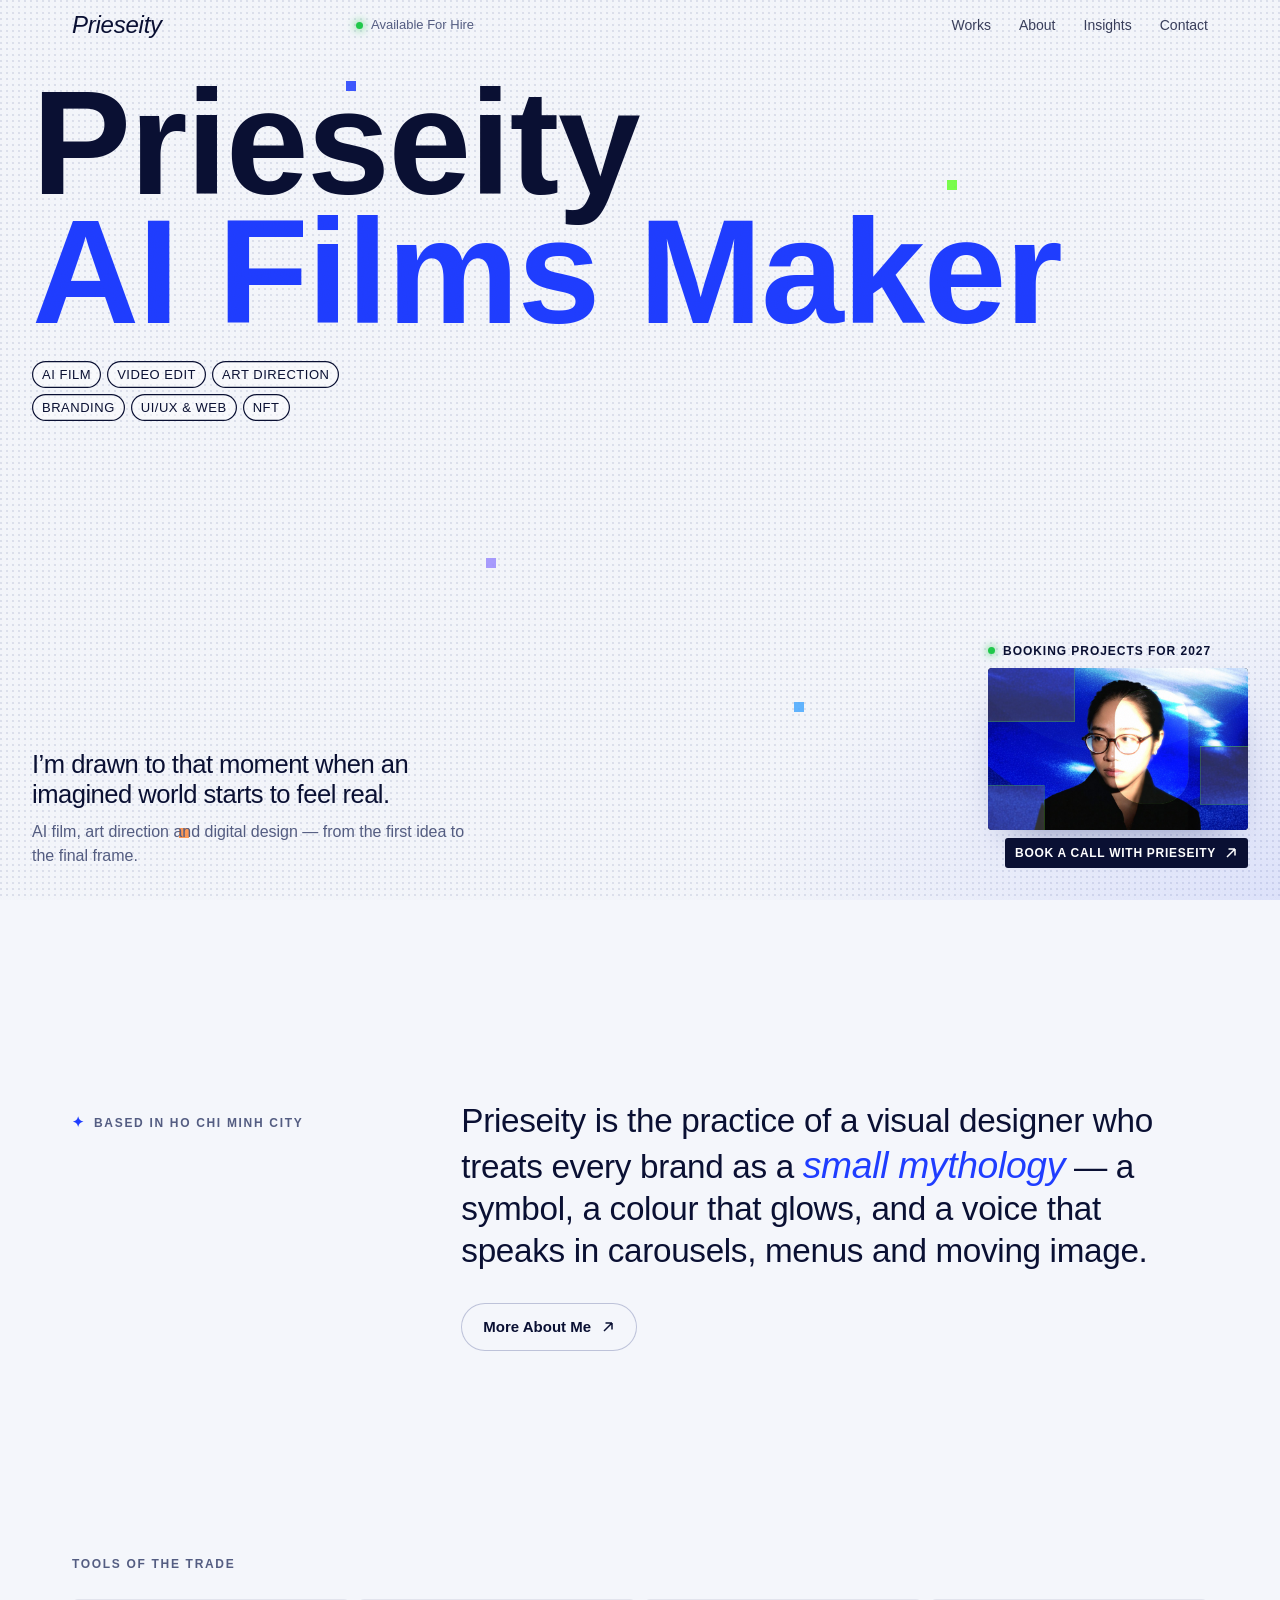
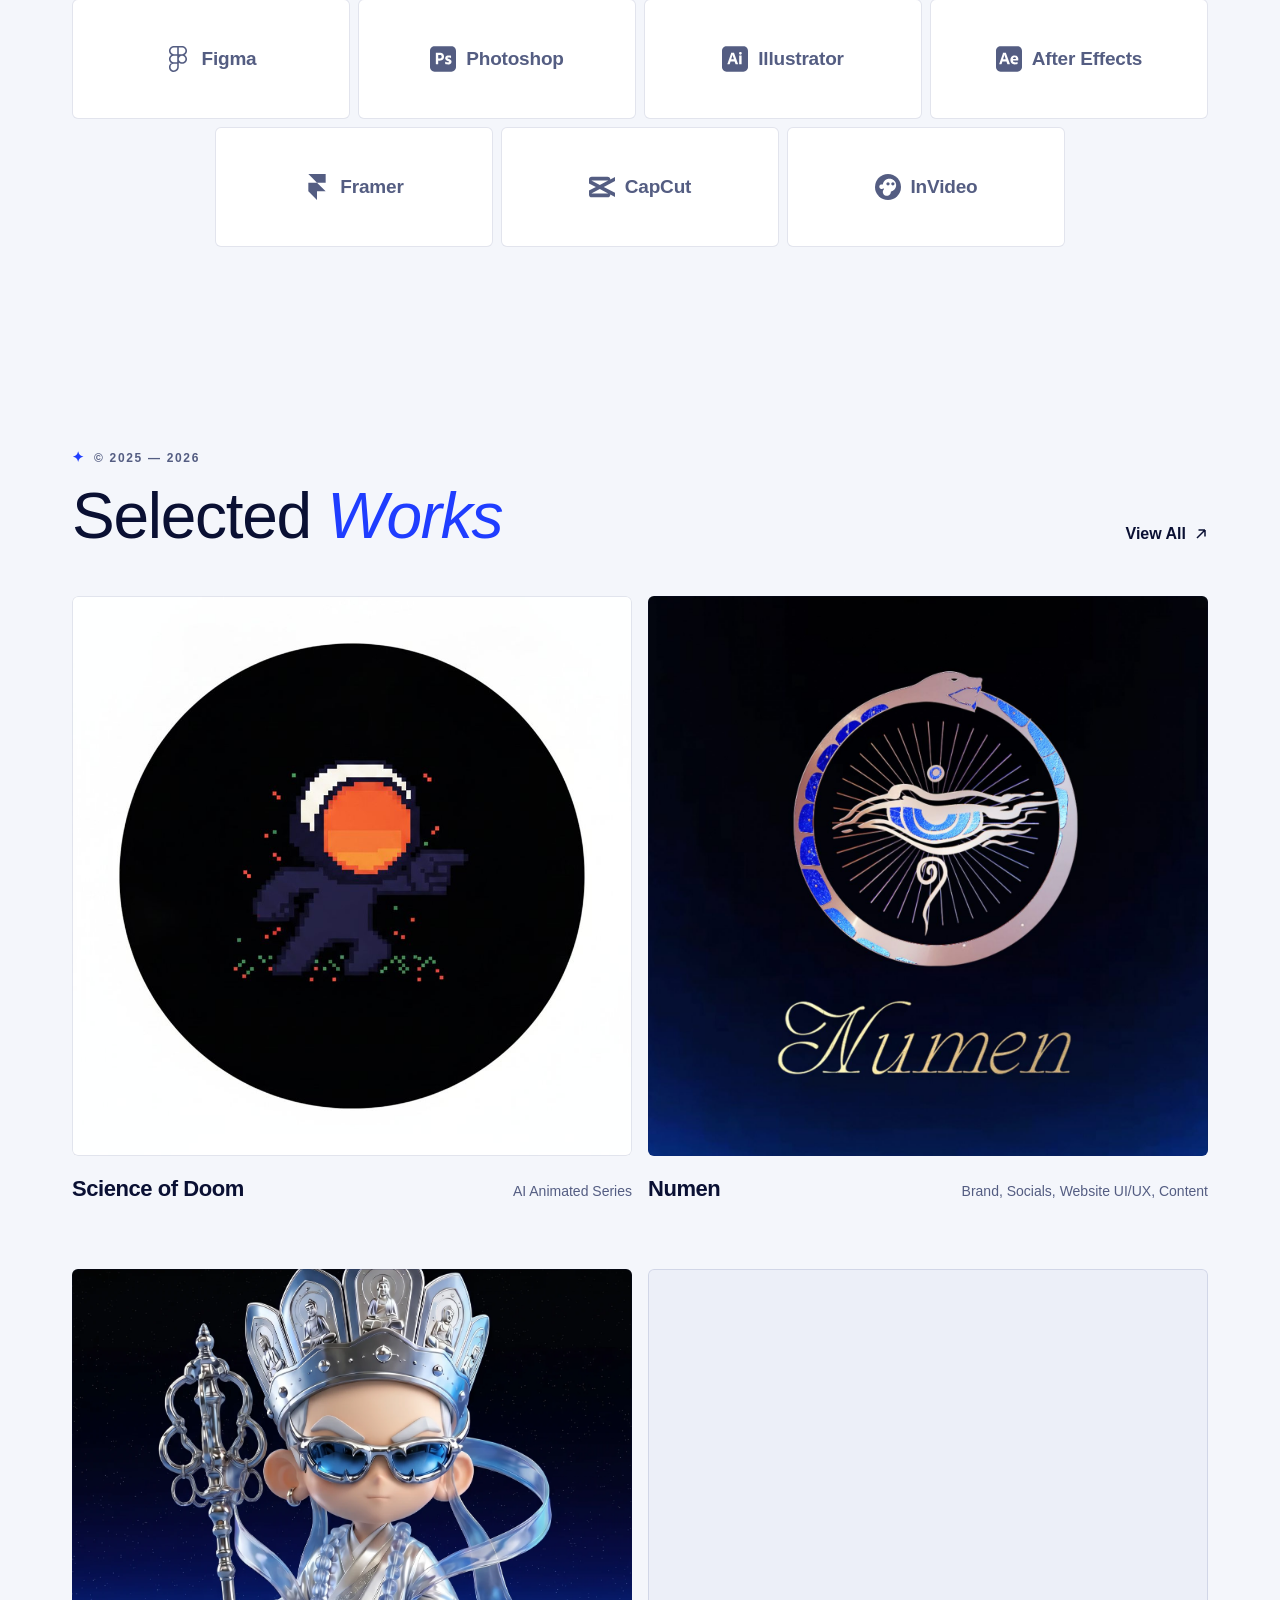
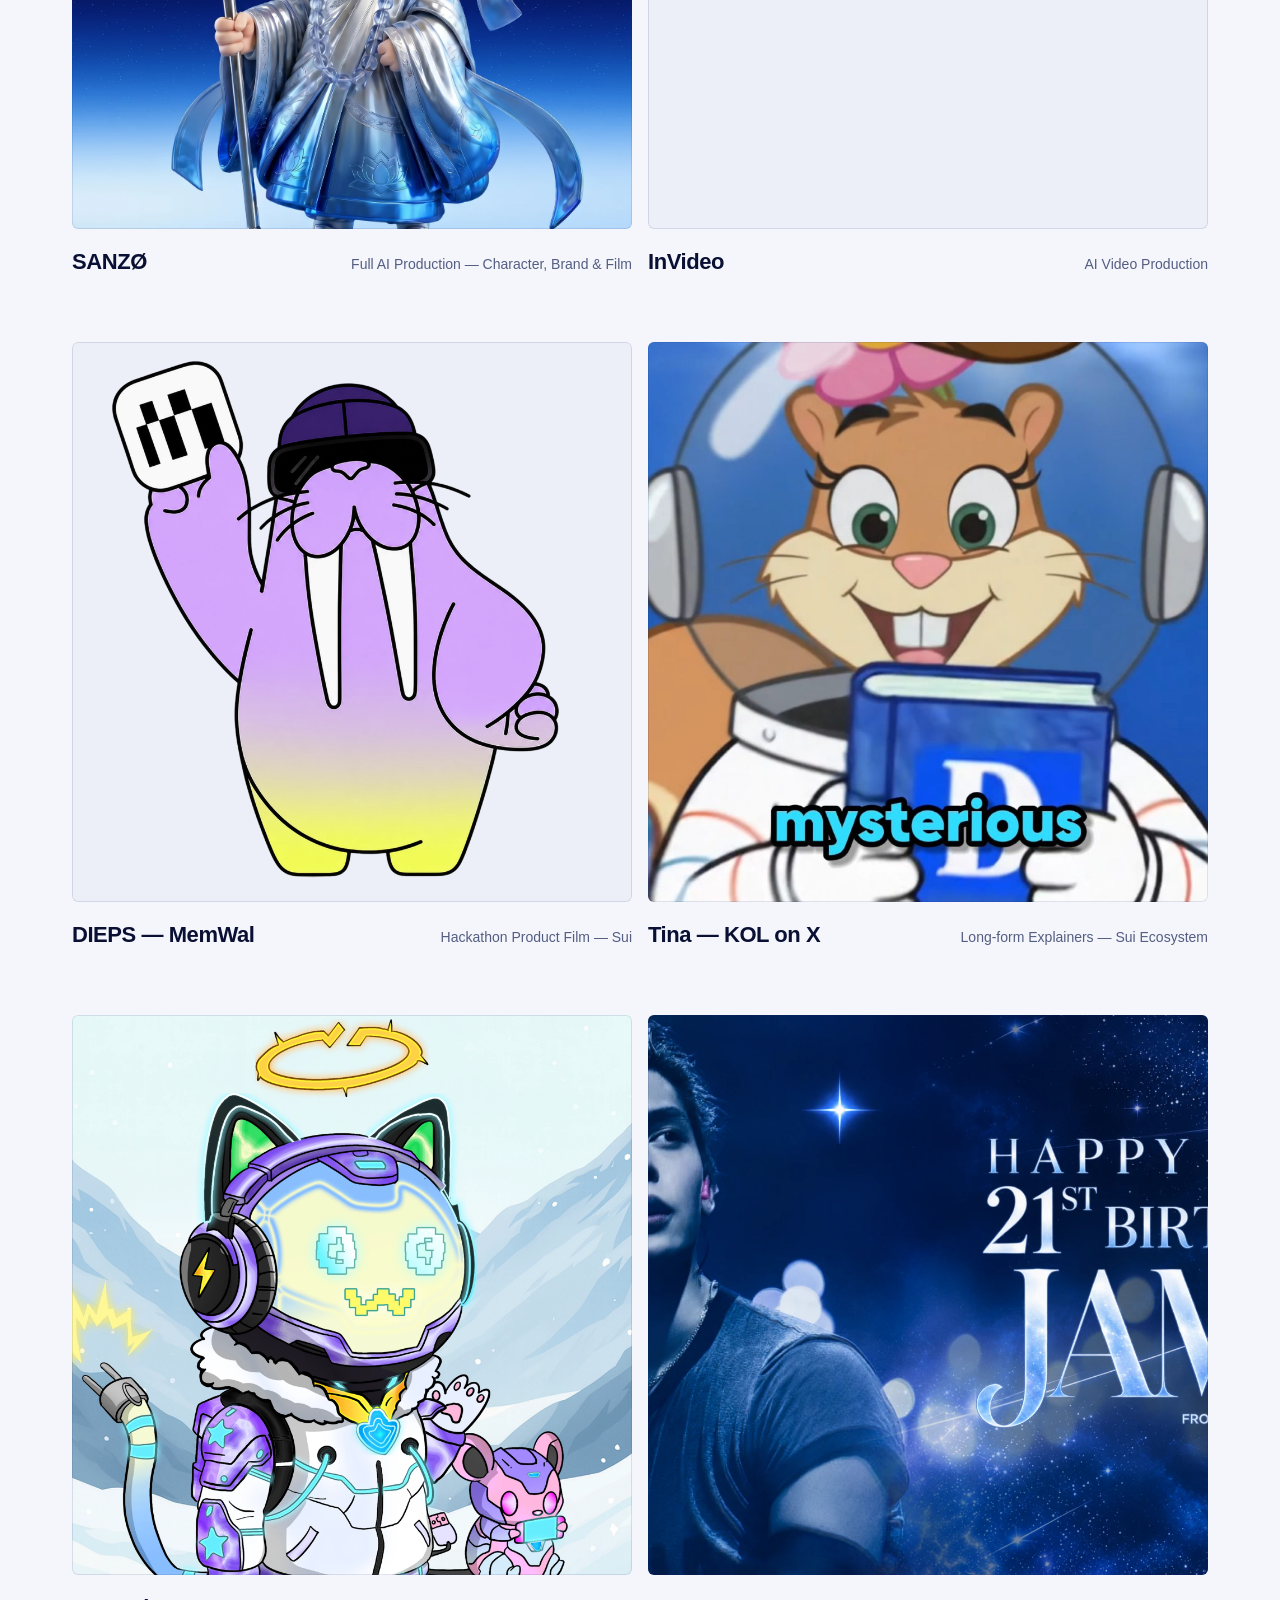
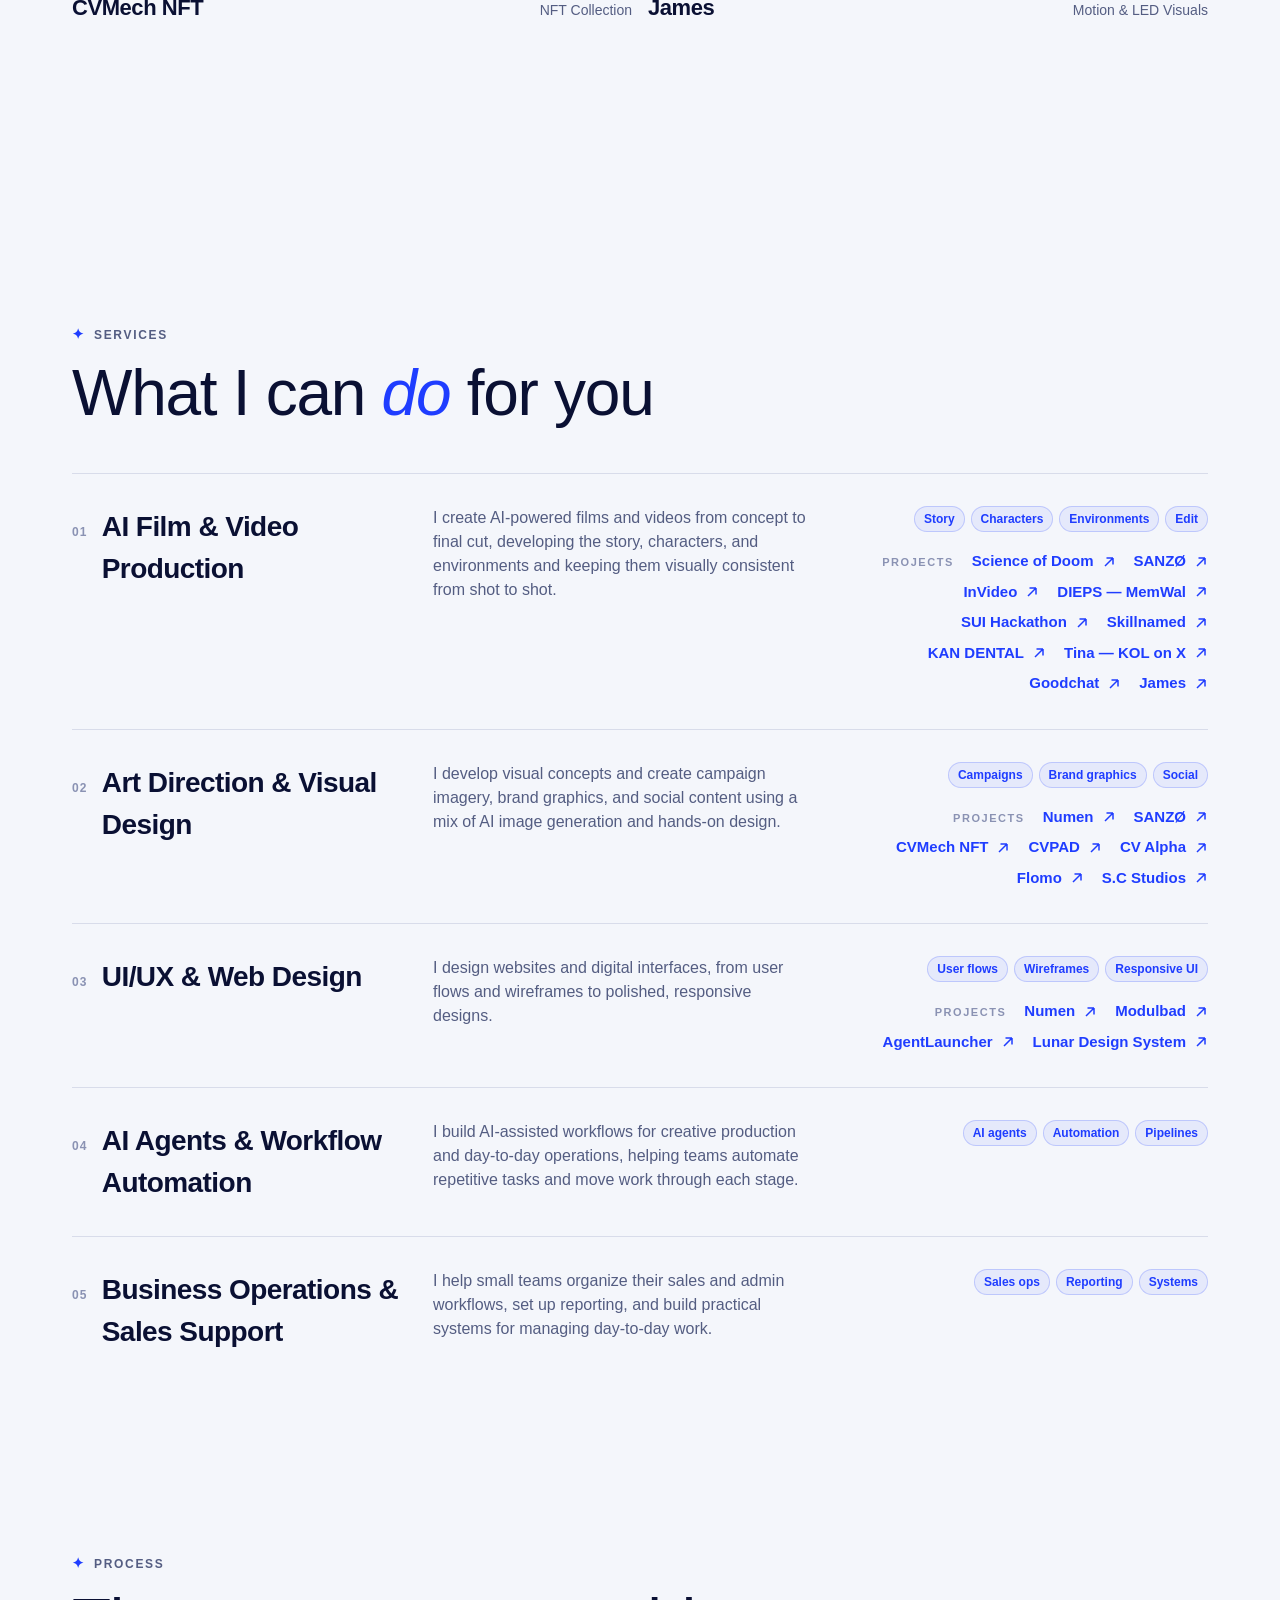
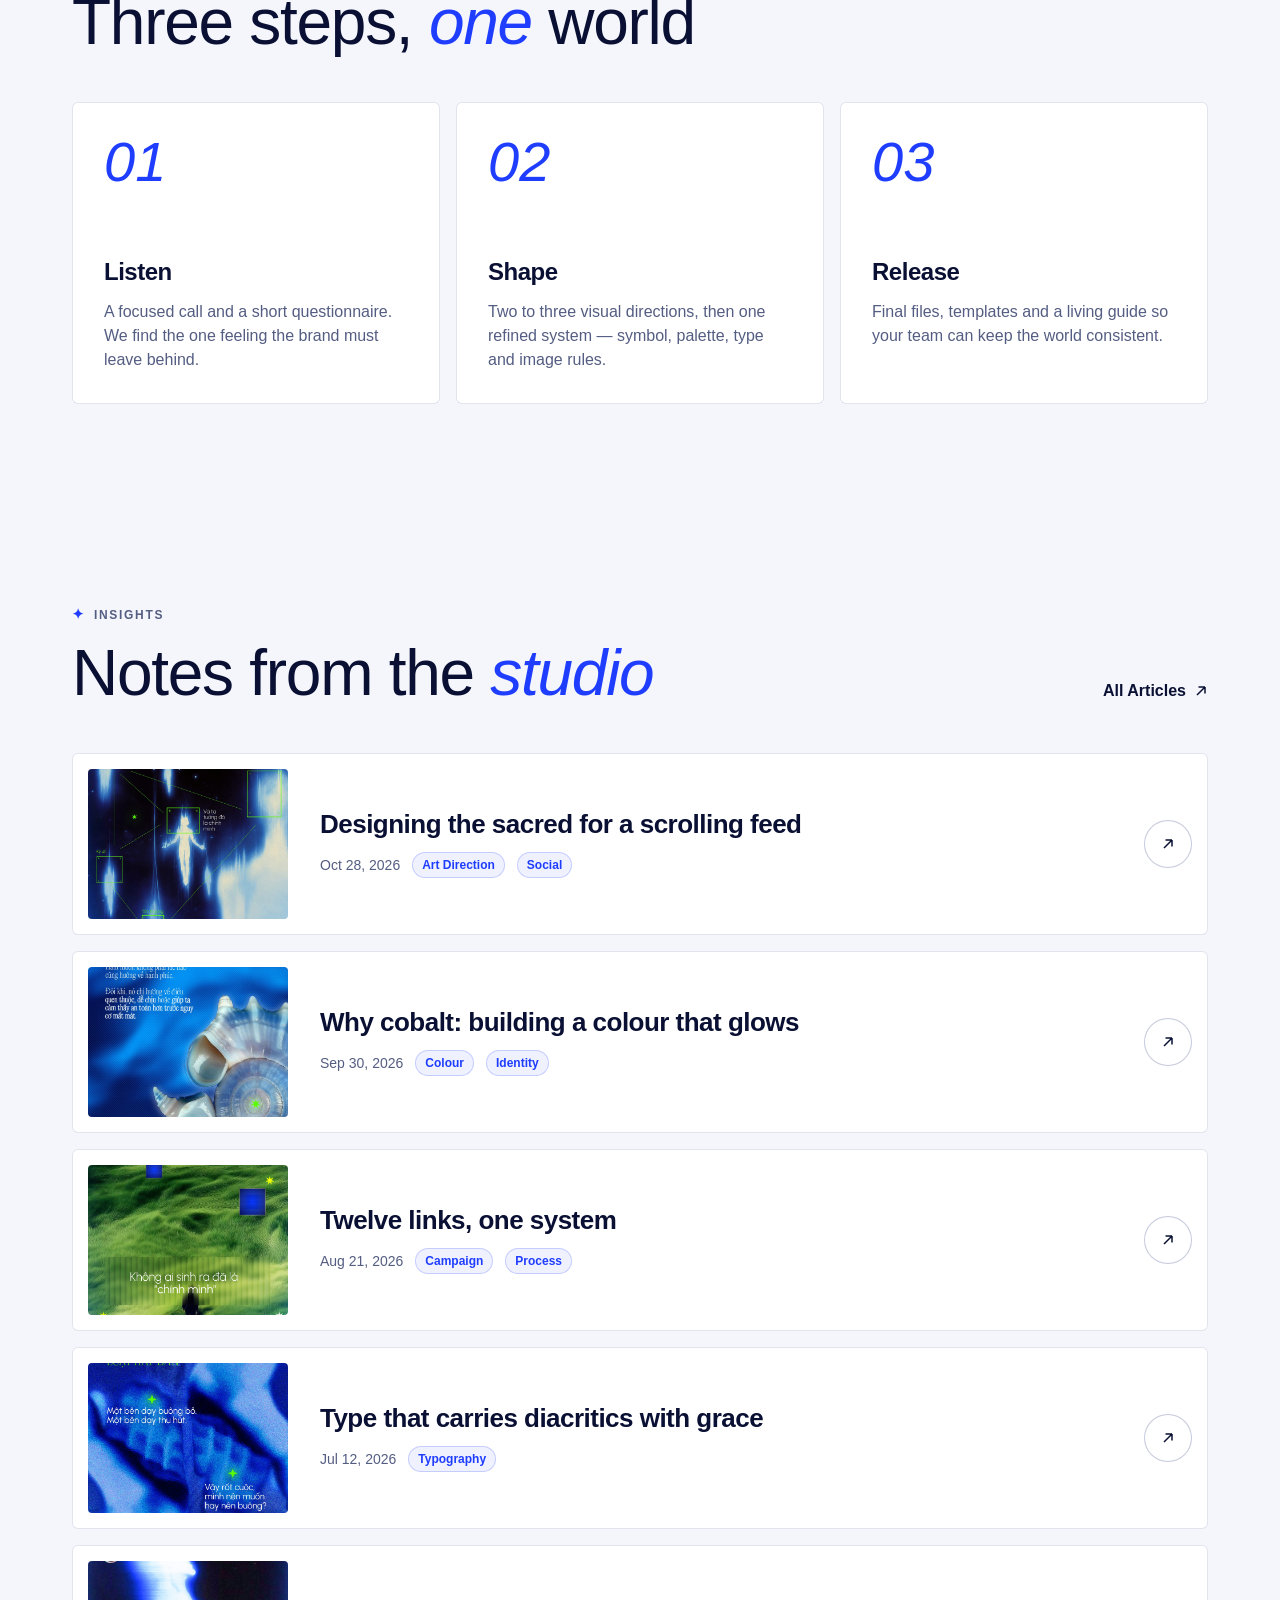
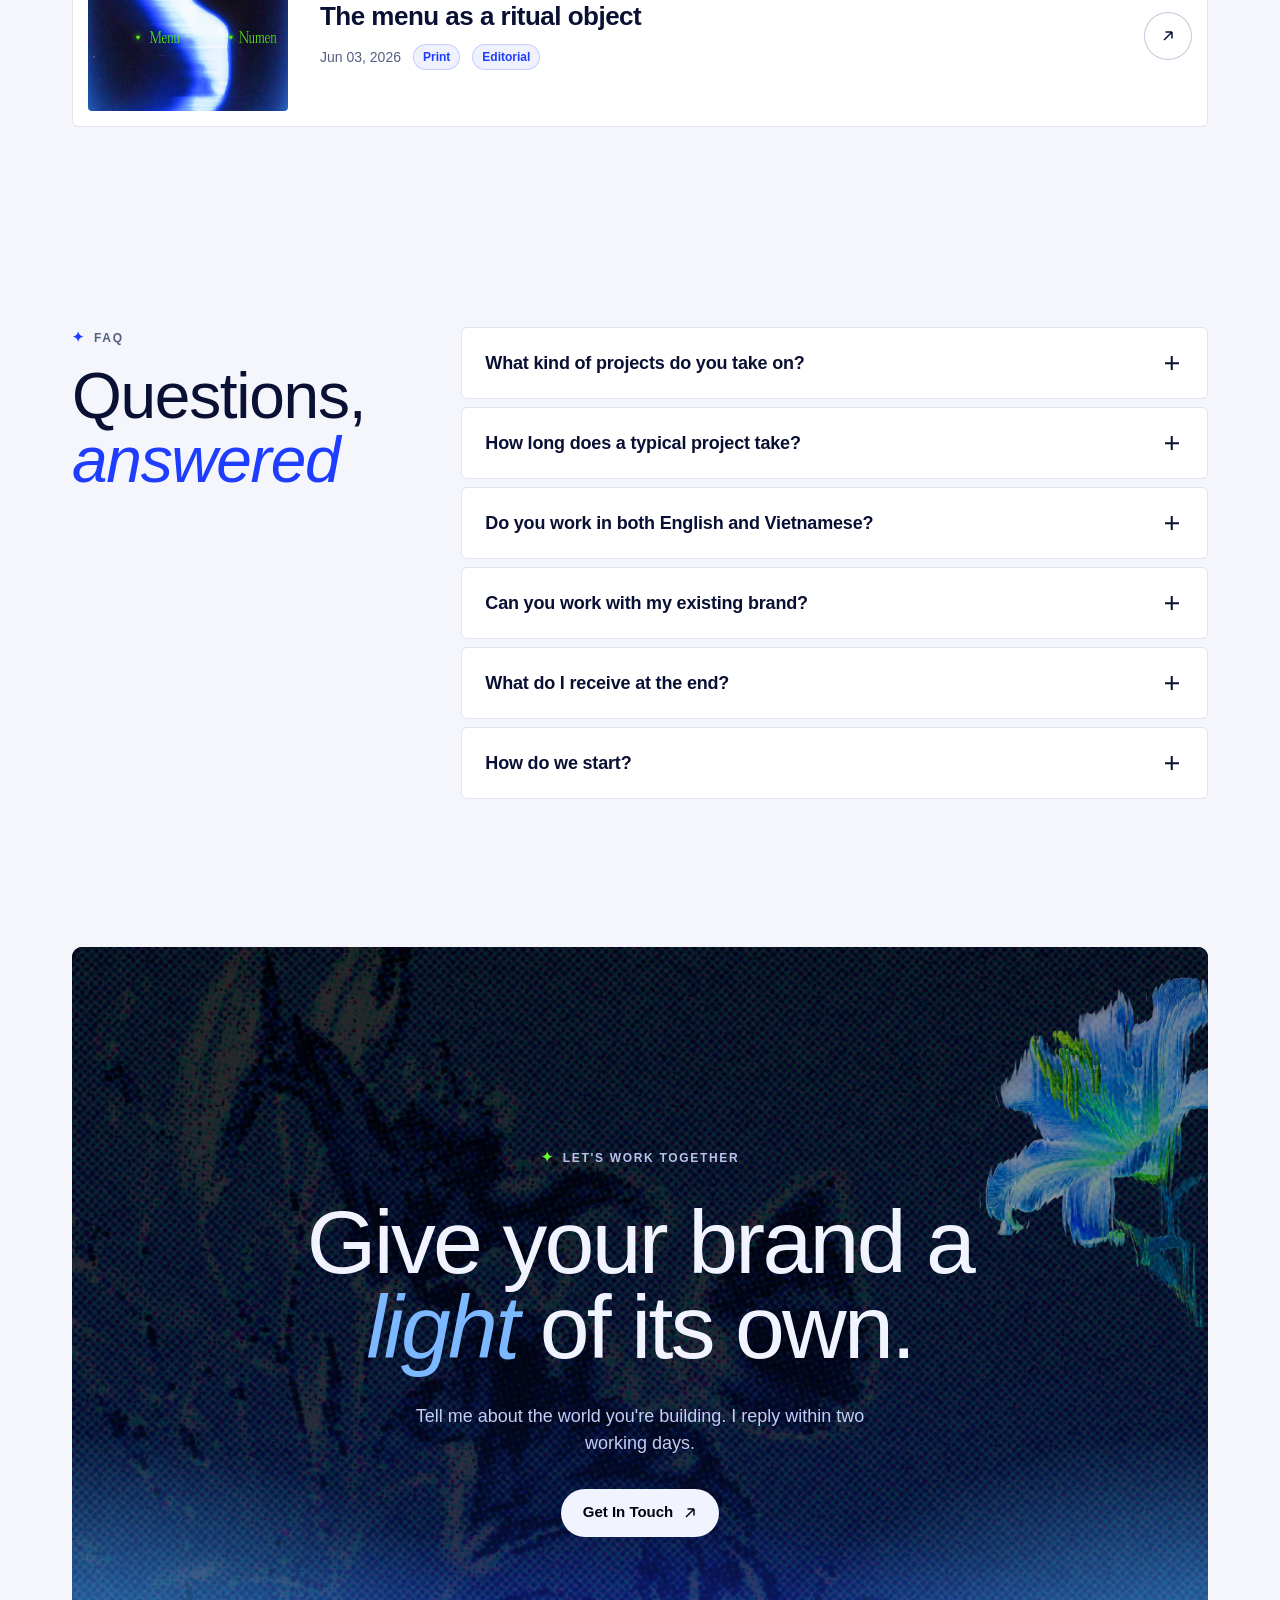
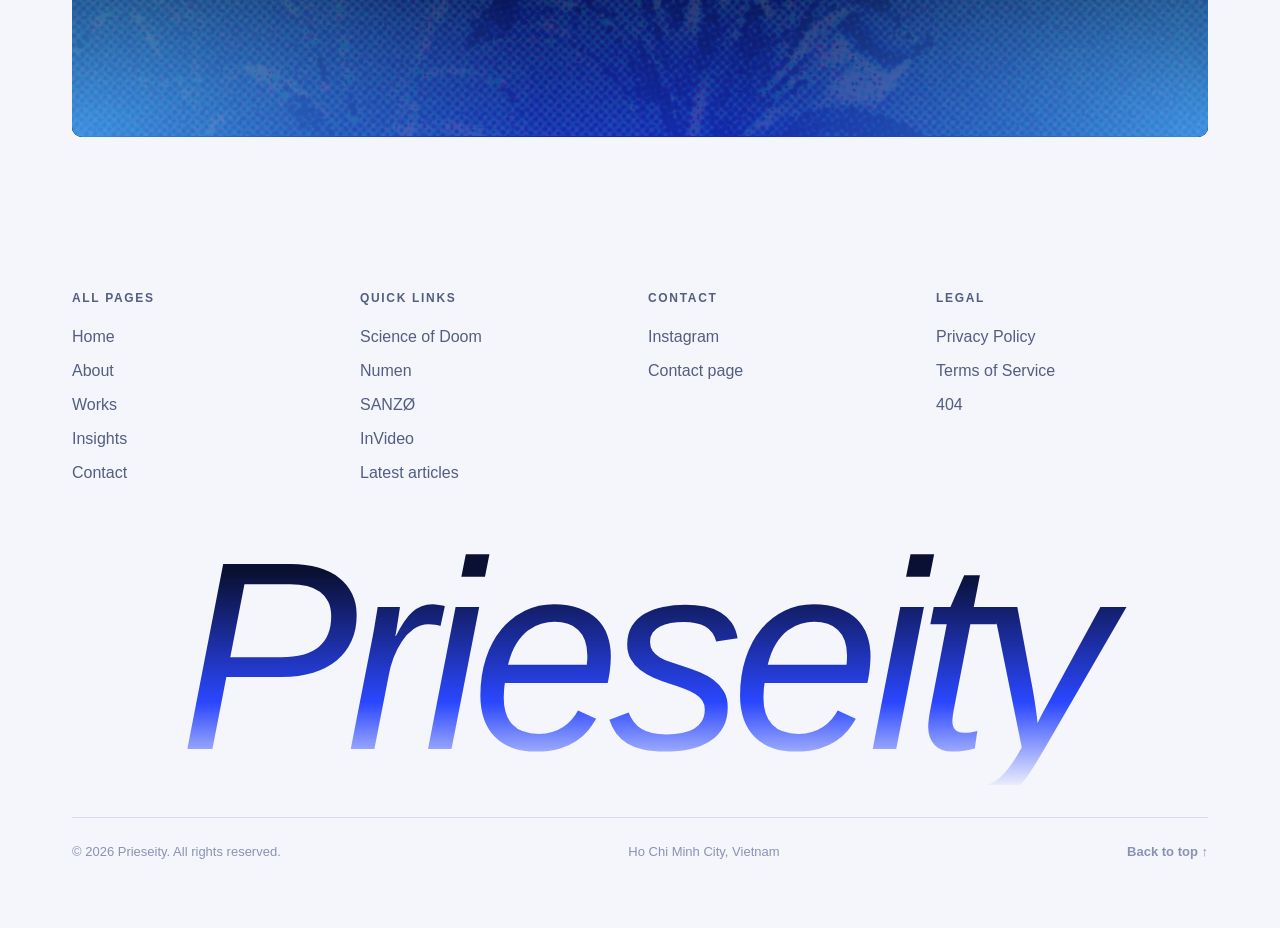
==== site/index.html @ 92c4d03f "Prieseity portfolio site" ====
<!doctype html>
<html lang="en">
<head>
  <meta charset="utf-8">
  <meta name="viewport" content="width=device-width, initial-scale=1">
  <title>Prieseity - AI Films Maker</title>
  <meta name="description" content="Prieseity - art direction, brand identity and social storytelling in cobalt light.">
  <meta name="theme-color" content="#f4f6fb">
  <link rel="icon" href="data:image/svg+xml,%3Csvg xmlns='http://www.w3.org/2000/svg' viewBox='0 0 64 64'%3E%3Crect width='64' height='64' rx='14' fill='%2302040c'/%3E%3Ctext x='50%25' y='56%25' text-anchor='middle' dominant-baseline='middle' font-family='Georgia,serif' font-style='italic' font-size='44' fill='%232f62ff'%3EP%3C/text%3E%3C/svg%3E">
  <link rel="preconnect" href="https://fonts.googleapis.com">
  <link rel="preconnect" href="https://fonts.gstatic.com" crossorigin>
  <link href="https://fonts.googleapis.com/css2?family=Instrument+Serif:ital@0;1&display=swap" rel="stylesheet">
  <link rel="stylesheet" href="assets/css/style.css">
</head>
<body data-page="home">
  <main id="main"></main>
  <noscript><p style="padding:120px 32px">Prieseity needs JavaScript to render this page.</p></noscript>
  <script src="assets/js/data.js"></script>
  <script src="assets/js/main.js"></script>
</body>
</html>
---- site/assets/css/style.css ----
/* ==========================================================================
   Prieseity — light theme, cobalt accent (Numen-toned)
   Breakpoints: desktop ≥1200 · tablet 810–1199 · phone <810
   Dark "islands" (hero photo, CTA block) re-declare the tokens locally.
   ========================================================================== */

@font-face { font-family: 'Urbanist VN'; src: url('../fonts/urbanist-200.ttf') format('truetype'); font-weight: 200 300; font-style: normal; font-display: swap; }
@font-face { font-family: 'Urbanist VN'; src: url('../fonts/urbanist-300i.ttf') format('truetype'); font-weight: 200 400; font-style: italic; font-display: swap; }
@font-face { font-family: 'Urbanist VN'; src: url('../fonts/urbanist-500.ttf') format('truetype'); font-weight: 400 500; font-style: normal; font-display: swap; }
@font-face { font-family: 'Urbanist VN'; src: url('../fonts/urbanist-600.ttf') format('truetype'); font-weight: 600; font-style: normal; font-display: swap; }
@font-face { font-family: 'Urbanist VN'; src: url('../fonts/urbanist-700.ttf') format('truetype'); font-weight: 700 900; font-style: normal; font-display: swap; }

:root {
  /* light canvas */
  --bg: #f4f6fb;
  --bg-2: #eceff8;
  --surface: #ffffff;
  --surface-2: #f8f9ff;
  --line: rgba(16, 32, 110, 0.12);
  --line-strong: rgba(16, 32, 110, 0.24);
  --text: #0a1033;
  --muted: #545d82;
  --faint: #8a92b3;
  --chip-bg: rgba(255, 255, 255, 0.7);

  /* brand */
  --cobalt: #1f3dff;
  --cobalt-2: #2f62ff;
  --cobalt-deep: #0a1f8f;
  --sky: #1f3dff;          /* accent text (italic serif words, links) */
  --star: #1f3dff;         /* ✦ markers */
  --dot: #1fc94a;          /* availability dot */
  --lime: #66ff2e;
  --sky-2: #48a8ff;

  /* fixed dark-island palette */
  --ink: #0a1033;
  --night: #02040c;

  --sans: 'SF Pro Display', 'SF Pro Text', -apple-system, BlinkMacSystemFont, 'Helvetica Neue', 'Segoe UI', Arial, sans-serif;
  --serif: var(--sans);

  --pad: 32px;
  --max: 1200px;
  --h-section: 64px;
  --ease-out: cubic-bezier(.22, 1, .36, 1);
  --header-h: 51px;
}

/* tokens inside dark islands */
.hero--dark, .cta__box, .site-header.on-dark {
  --bg: #02040c;
  --bg-2: #050920;
  --surface: #080e2b;
  --line: rgba(255, 255, 255, 0.18);
  --line-strong: rgba(255, 255, 255, 0.32);
  --text: #f1f4ff;
  --muted: #b9c3ea;
  --faint: #8d97c4;
  --chip-bg: rgba(8, 14, 43, 0.35);
  --sky: #7cb8ff;
  --star: #66ff2e;
  --dot: #66ff2e;
  color: var(--text);
}

*, *::before, *::after { box-sizing: border-box; }
html { -webkit-text-size-adjust: 100%; scroll-behavior: smooth; background: var(--bg); }
body {
  margin: 0;
  background: var(--bg);
  color: var(--text);
  font-family: var(--sans);
  font-weight: 500;
  font-size: 16px;
  line-height: 1.5;
  -webkit-font-smoothing: antialiased;
  overflow-x: hidden;
}
img, video { display: block; max-width: 100%; }
a { color: inherit; text-decoration: none; }
button { font: inherit; color: inherit; background: none; border: 0; padding: 0; cursor: pointer; }
::selection { background: var(--cobalt); color: #fff; }
:focus-visible { outline: 1.5px solid var(--cobalt); outline-offset: 3px; border-radius: 2px; }

/* fine paper grain */
body::after {
  content: '';
  position: fixed; inset: 0;
  pointer-events: none;
  z-index: 90;
  opacity: .045;
  mix-blend-mode: multiply;
  background-image: url("data:image/svg+xml,%3Csvg xmlns='http://www.w3.org/2000/svg' width='160' height='160'%3E%3Cfilter id='n'%3E%3CfeTurbulence type='fractalNoise' baseFrequency='.85' numOctaves='3' stitchTiles='stitch'/%3E%3C/filter%3E%3Crect width='100%25' height='100%25' filter='url(%23n)'/%3E%3C/svg%3E");
}

.container { width: 100%; max-width: var(--max); margin: 0 auto; padding: 0 var(--pad); }

/* ---------- type primitives ---------- */
.label {
  font-size: 12px;
  font-weight: 600;
  letter-spacing: .14em;
  text-transform: uppercase;
  color: var(--muted);
  display: inline-flex; align-items: center; gap: 10px;
}
.label .star { font-size: 14px; letter-spacing: 0; }
.h-section {
  font-family: var(--serif);
  font-weight: 400;
  font-size: var(--h-section);
  line-height: 1;
  letter-spacing: -0.02em;
  margin: 0;
}
.h-section em { font-style: italic; color: var(--sky); }
.lead { font-size: 22px; line-height: 1.35; font-weight: 500; letter-spacing: -0.01em; margin: 0; }
.muted { color: var(--muted); }
.star { color: var(--star); }

/* ---------- buttons / arrow links ---------- */
.btn {
  position: relative;
  display: inline-flex; align-items: center; gap: 10px;
  height: 48px; padding: 0 22px;
  border-radius: 999px;
  font-weight: 600; font-size: 15px;
  background: var(--text); color: var(--bg);
  overflow: hidden; isolation: isolate;
  transition: color .45s var(--ease-out);
}
.btn::before { /* background fill */
  content: ''; position: absolute; inset: 0; z-index: -1;
  background: var(--cobalt);
  transform: translateY(101%);
  border-radius: inherit;
  transition: transform .5s var(--ease-out);
}
.btn:hover { color: #fff; }
.btn:hover::before { transform: translateY(0); }
.btn--ghost { background: transparent; color: var(--text); box-shadow: inset 0 0 0 1px var(--line-strong); }
.btn--cobalt { background: var(--cobalt); color: #fff; }
.btn--cobalt::before { background: var(--ink); }

.arrow { display: inline-block; width: 14px; height: 14px; position: relative; overflow: hidden; flex: none; }
.arrow svg { position: absolute; inset: 0; width: 100%; height: 100%; transition: transform .45s var(--ease-out); }
.arrow svg + svg { transform: translate(-120%, 120%); }
a:hover .arrow svg:first-child, button:hover .arrow svg:first-child { transform: translate(120%, -120%); }
a:hover .arrow svg + svg, button:hover .arrow svg + svg { transform: translate(0, 0); }

.link-arrow { display: inline-flex; align-items: center; gap: 8px; font-weight: 600; position: relative; padding-bottom: 2px; }
.link-arrow::after {
  content: ''; position: absolute; left: 0; right: 0; bottom: -2px; height: 1px;
  background: currentColor; transform: scaleX(0); transform-origin: right; transition: transform .45s var(--ease-out);
}
.link-arrow:hover::after { transform: scaleX(1); transform-origin: left; }

/* ---------- header ---------- */
.site-header {
  position: fixed; top: 0; left: 0; right: 0;
  z-index: 50;
  height: var(--header-h);
  color: var(--text);
  transition: background .4s, backdrop-filter .4s, border-color .4s, color .4s;
  border-bottom: 1px solid transparent;
}
.site-header.is-scrolled {
  background: rgba(244, 246, 251, .78);
  backdrop-filter: blur(14px) saturate(140%);
  -webkit-backdrop-filter: blur(14px) saturate(140%);
  border-bottom-color: var(--line);
}
.site-header.on-dark.is-scrolled { background: rgba(2, 4, 12, .35); }
/* menu panel is light, so the header goes back to dark text while it is open */
.menu-open .site-header.on-dark {
  --text: #0a1033; --muted: #545d82; --line: rgba(16, 32, 110, .12); --line-strong: rgba(16, 32, 110, .24); --star: #1f3dff; --dot: #1fc94a;
  background: transparent;
}
.site-header .container { height: 100%; display: grid; grid-template-columns: 1fr 1fr 2fr; align-items: center; }
.wordmark-sm { font-family: var(--serif); font-style: italic; font-size: 24px; line-height: 1; letter-spacing: -0.01em; }
.status { display: inline-flex; align-items: center; gap: 8px; font-size: 13px; font-weight: 500; color: var(--muted); }
.status .dot { width: 7px; height: 7px; border-radius: 50%; background: var(--dot); box-shadow: 0 0 10px var(--dot); animation: pulse 2.4s infinite; }
@keyframes pulse { 0%, 100% { opacity: 1; } 50% { opacity: .35; } }
.nav { display: flex; justify-content: flex-end; gap: 28px; font-size: 14px; font-weight: 500; }
.nav a { position: relative; color: var(--text); opacity: .8; transition: opacity .3s; }
.nav a:hover, .nav a[aria-current='page'] { opacity: 1; }
.nav a[aria-current='page']::before { content: '✦'; position: absolute; left: -14px; top: 1px; font-size: 9px; color: var(--star); }
.menu-toggle { display: none; justify-self: end; font-size: 14px; font-weight: 600; height: 34px; padding: 0 14px; border-radius: 999px; box-shadow: inset 0 0 0 1px var(--line-strong); }
.mobile-panel {
  position: fixed; inset: 0; z-index: 49;
  background: radial-gradient(120% 60% at 50% 115%, rgba(31, 61, 255, .22) 0%, var(--bg) 62%);
  padding: calc(var(--header-h) + 40px) 16px 32px;
  display: flex; flex-direction: column; justify-content: space-between;
  clip-path: inset(0 0 100% 0);
  transition: clip-path .6s var(--ease-out);
  pointer-events: none;
}
.mobile-panel.is-open { clip-path: inset(0 0 0 0); pointer-events: auto; }
.mobile-panel nav { display: flex; flex-direction: column; }
.mobile-panel nav a {
  font-family: var(--serif); font-size: 52px; line-height: 1.1; padding: 6px 0;
  border-bottom: 1px solid var(--line);
  transform: translateY(20px); opacity: 0;
  transition: transform .6s var(--ease-out), opacity .6s;
}
.mobile-panel.is-open nav a { transform: none; opacity: 1; }
.mobile-panel.is-open nav a:nth-child(2) { transition-delay: .05s; }
.mobile-panel.is-open nav a:nth-child(3) { transition-delay: .1s; }
.mobile-panel.is-open nav a:nth-child(4) { transition-delay: .15s; }
.mobile-panel.is-open nav a:nth-child(5) { transition-delay: .2s; }
body.menu-open { overflow: hidden; }

/* ---------- hero: big name + role, small portrait card ---------- */
.hero {
  position: relative; overflow: hidden;
  min-height: 100vh;
  padding: calc(var(--header-h) + 28px) 0 32px;
  display: flex;
  background:
    radial-gradient(60% 50% at 100% 100%, rgba(31, 61, 255, .10), transparent 70%),
    radial-gradient(circle at 1px 1px, rgba(16, 32, 110, .10) 1px, transparent 1.2px) 0 0 / 6px 6px,
    var(--bg);
}
.hero__inner { display: flex; flex-direction: column; justify-content: space-between; gap: 48px; width: 100%; max-width: none; position: relative; z-index: 1; }
.hero__title { margin: 0; font-weight: 600; line-height: .86; letter-spacing: -0.055em; color: var(--text); }
.hero__name, .hero__role { display: block; font-size: clamp(64px, 11.6vw, 184px); }
.hero__role { color: var(--cobalt); }
.hero__row { display: flex; align-items: center; gap: clamp(16px, 2vw, 32px); flex-wrap: wrap; margin-top: .06em; }
.hero__chips { display: flex; flex-wrap: wrap; gap: 6px; max-width: 360px; letter-spacing: 0; line-height: 1; }
.hero__chip { font-size: 13px; font-weight: 500; text-transform: uppercase; letter-spacing: .04em; padding: 7px 10px; border-radius: 999px; box-shadow: inset 0 0 0 1.2px var(--text); color: var(--text); background: rgba(255, 255, 255, .5); }
.hero__bottom { display: flex; justify-content: space-between; align-items: flex-end; gap: 32px; }
.hero__intro { display: flex; flex-direction: column; gap: 10px; max-width: 440px; }
.hero__intro p { margin: 0; }
.hero__intro p:first-child { font-size: clamp(22px, 2vw, 28px); line-height: 1.2; font-weight: 500; letter-spacing: -0.02em; }
.hero__intro p + p { color: var(--muted); font-size: 16px; }
.hero__card { display: flex; flex-direction: column; align-items: flex-end; gap: 8px; width: min(260px, 100%); }
.hero__card-label { align-self: stretch; display: flex; align-items: center; gap: 8px; font-size: 12px; font-weight: 600; letter-spacing: .08em; text-transform: uppercase; }
.hero__card-label .dot { width: 7px; height: 7px; border-radius: 50%; background: var(--dot); box-shadow: 0 0 8px var(--dot); animation: pulse 2.4s infinite; }
.hero__photo { width: 100%; aspect-ratio: 16 / 10; overflow: hidden; border-radius: 4px; background: #000; box-shadow: 0 18px 40px -24px rgba(16, 32, 110, .6); }
.hero__photo img { width: 100%; height: 100%; object-fit: cover; object-position: 52% 38%; transform: scale(1.35); transition: transform 1.2s var(--ease-out); }
.hero__card:hover .hero__photo img { transform: scale(1.45); }
.hero__cta { display: inline-flex; align-items: center; gap: 8px; height: 30px; padding: 0 10px; border-radius: 3px; background: var(--ink); color: #fff; font-size: 12px; font-weight: 600; letter-spacing: .06em; text-transform: uppercase; transition: background .3s; }
.hero__cta:hover { background: var(--cobalt); }
.hero__px { position: absolute; left: var(--x); top: var(--y); width: 10px; height: 10px; background: var(--c); opacity: .85; animation: px-float 6s ease-in-out infinite; }
.hero__px:nth-child(2n) { animation-duration: 8s; animation-delay: -2s; }
@keyframes px-float { 0%, 100% { transform: translate(0, 0); } 50% { transform: translate(6px, -10px); } }
.chip { display: inline-flex; align-items: center; gap: 8px; height: 32px; padding: 0 14px; border-radius: 999px; font-size: 13px; font-weight: 500; box-shadow: inset 0 0 0 1px var(--line-strong); background: var(--chip-bg); backdrop-filter: blur(6px); }
.appear { transform: translateY(35px); }
.is-loaded .appear { transform: none; transition: transform .8s var(--ease-out); }
.is-loaded .appear--center { transition-duration: .6s; transition-delay: .3s; }

/* ---------- generic section ---------- */
.section { padding: 100px 0; position: relative; }
.section--top { padding-top: 200px; }
.section-head { display: flex; justify-content: space-between; align-items: flex-end; gap: 24px; margin-bottom: 48px; flex-wrap: wrap; }
.section-head .left { display: flex; flex-direction: column; gap: 16px; }
.glow-bottom::before {
  content: ''; position: absolute; left: 0; right: 0; bottom: 0; height: 60%;
  pointer-events: none; z-index: -1;
  background: radial-gradient(70% 90% at 50% 120%, rgba(31, 61, 255, .14), transparent 70%);
}

/* about teaser */
.about-teaser { display: grid; grid-template-columns: 1fr 2fr; gap: 16px; align-items: start; }
.about-teaser > .label { padding-top: 12px; }
.about-teaser .text { display: flex; flex-direction: column; gap: 32px; align-items: flex-start; }
.about-teaser .lead { font-size: clamp(24px, 2.6vw, 34px); line-height: 1.25; font-weight: 500; }
.about-teaser .lead .em { font-family: var(--serif); font-style: italic; font-weight: 400; color: var(--sky); font-size: 1.12em; }

/* tools grid ("logos") — flex so an incomplete last row stays centred */
.logos-grid { display: flex; flex-wrap: wrap; justify-content: center; gap: 8px; margin-top: 24px; }
.logo-cell {
  flex: 0 0 calc((100% - 24px) / 4);
  height: 120px; border-radius: 6px;
  background: var(--surface);
  box-shadow: inset 0 0 0 1px var(--line);
  display: flex; align-items: center; justify-content: center; gap: 10px;
  font-size: 19px; font-weight: 600; letter-spacing: -0.01em; color: var(--muted);
  transition: color .35s, box-shadow .35s, transform .5s var(--ease-out);
}
.logo-cell:hover { color: var(--text); box-shadow: inset 0 0 0 1px var(--line-strong), 0 18px 40px -24px rgba(16, 32, 110, .35); transform: translateY(-2px); }
.logo-icon {
  width: 26px; height: 26px; flex: none;
  background: currentColor;
  -webkit-mask-position: center; mask-position: center;
  -webkit-mask-size: contain; mask-size: contain;
  -webkit-mask-repeat: no-repeat; mask-repeat: no-repeat;
  transition: background .35s, transform .5s var(--ease-out);
}
/* brand colours that read on white (Framer/CapCut are white-on-dark brands) */
.logo-cell:hover .logo-icon { background: var(--brand-light, var(--brand, var(--text))); transform: scale(1.08); }

/* works */
.works-grid { display: grid; grid-template-columns: 1fr 1fr; gap: 64px 16px; }
.work-card { display: flex; flex-direction: column; gap: 16px; cursor: pointer; }
.work-card__media { position: relative; aspect-ratio: 1 / 1; overflow: hidden; border-radius: 6px; background: var(--bg-2); }
.work-card__media img { width: 100%; height: 100%; object-fit: cover; transition: transform 1s var(--ease-out); }
.work-card:hover .work-card__media img { transform: scale(1.04); }
.work-card__video { position: absolute; inset: 0; width: 100%; height: 100%; object-fit: cover; opacity: 0; transition: opacity .5s; }
.work-card:hover .work-card__video { opacity: 1; }
.work-card:focus-visible { outline-offset: 6px; }
.work-card__media::after { content: ''; position: absolute; inset: 0; box-shadow: inset 0 0 0 1px var(--line); border-radius: inherit; pointer-events: none; }
.work-card__meta { display: flex; justify-content: space-between; align-items: baseline; gap: 16px; }
.work-card__title { font-size: 22px; font-weight: 600; letter-spacing: -0.02em; margin: 0; }
.work-card__disc { font-size: 14px; color: var(--muted); text-align: right; }

/* view badge that follows the cursor */
.view-badge {
  position: fixed; left: 0; top: 0; z-index: 80;
  width: 125px; height: 56px; border-radius: 999px;
  background: var(--cobalt); color: #fff;
  display: flex; align-items: center; justify-content: center; gap: 8px;
  font-weight: 600; font-size: 15px;
  pointer-events: none;
  opacity: 0; transform: translate(-50%, -50%) scale(.6);
  transition: opacity .25s;
  box-shadow: 0 14px 40px -8px rgba(31, 61, 255, .55);
}
.view-badge.is-on { opacity: 1; }

/* cursor glow */
.cursor-glow {
  position: fixed; left: 0; top: 0; z-index: 1;
  width: 520px; height: 520px; margin: -260px 0 0 -260px;
  border-radius: 50%;
  background: radial-gradient(circle, rgba(47, 98, 255, .12) 0%, rgba(31, 61, 255, .04) 40%, transparent 70%);
  pointer-events: none; opacity: 0; transition: opacity .6s;
}
.cursor-glow.is-on { opacity: 1; }
@media (hover: none), (pointer: coarse) { .cursor-glow, .view-badge { display: none; } .work-card { cursor: pointer; } }

/* stats */
.stats { display: grid; grid-template-columns: repeat(3, 1fr); gap: 16px; }
.stat {
  padding: 32px; border-radius: 6px; min-height: 240px;
  display: flex; flex-direction: column; justify-content: space-between; gap: 32px;
  background: var(--surface);
  box-shadow: inset 0 0 0 1px var(--line);
  position: relative; overflow: hidden;
}
.stat::before { content: ''; position: absolute; width: 260px; height: 260px; right: -120px; bottom: -140px; background: radial-gradient(circle, rgba(31, 61, 255, .22), transparent 65%); }
.stat__num { font-family: var(--serif); font-size: 112px; line-height: .9; letter-spacing: -0.03em; position: relative; }
.stat__num .suffix { color: var(--sky); }
.stat__label { color: var(--muted); max-width: 240px; position: relative; }

/* services */
.services { display: flex; flex-direction: column; gap: 32px; }
.service { display: grid; grid-template-columns: 1fr 1.2fr 1fr; gap: 16px; padding-top: 32px; border-top: 1px solid var(--line); align-items: start; }
.service__name { font-size: 28px; font-weight: 600; letter-spacing: -0.02em; margin: 0; display: flex; gap: 14px; align-items: baseline; }
.service__name .idx { font-size: 12px; color: var(--faint); font-weight: 600; letter-spacing: .1em; }
.service__desc { color: var(--muted); margin: 0; max-width: 380px; }
.tags { display: flex; flex-wrap: wrap; gap: 6px; justify-content: flex-end; }
.service__side { display: flex; flex-direction: column; gap: 18px; align-items: flex-end; }
.service__projects { display: flex; flex-wrap: wrap; gap: 6px 18px; justify-content: flex-end; align-items: center; font-size: 15px; }
.service__projects .label { font-size: 11px; color: var(--faint); }
.service__projects a { color: var(--cobalt); }
.tag { font-size: 12px; font-weight: 600; height: 26px; padding: 0 10px; display: inline-flex; align-items: center; border-radius: 999px; background: rgba(31, 61, 255, .07); color: var(--cobalt); box-shadow: inset 0 0 0 1px rgba(31, 61, 255, .2); }

/* process */
.process { display: grid; grid-template-columns: repeat(3, 1fr); gap: 16px; }
.step { padding: 32px; border-radius: 6px; box-shadow: inset 0 0 0 1px var(--line); display: flex; flex-direction: column; gap: 64px; background: var(--surface); transition: box-shadow .5s, transform .5s var(--ease-out); }
.step:hover { box-shadow: inset 0 0 0 1px var(--line-strong), 0 24px 50px -30px rgba(16, 32, 110, .4); transform: translateY(-3px); }
.step__n { font-family: var(--serif); font-size: 56px; line-height: 1; color: var(--sky); font-style: italic; }
.step h3 { font-size: 24px; margin: 0 0 10px; font-weight: 600; letter-spacing: -0.02em; }
.step p { margin: 0; color: var(--muted); }

/* pricing (hidden while data.pricing is empty) */
.pricing { display: grid; grid-template-columns: repeat(3, 1fr); gap: 16px; align-items: stretch; }
.plan { position: relative; padding: 32px; border-radius: 6px; background: var(--surface); box-shadow: inset 0 0 0 1px var(--line); display: flex; flex-direction: column; gap: 28px; }
.plan--popular { background: linear-gradient(180deg, #fff 0%, #eef2ff 100%); box-shadow: inset 0 0 0 1.5px var(--cobalt), 0 30px 80px -40px rgba(31, 61, 255, .6); }
.plan__top { display: flex; justify-content: space-between; align-items: center; }
.plan__name { font-size: 20px; font-weight: 600; margin: 0; }
.badge-popular { font-size: 12px; font-weight: 700; height: 26px; padding: 0 10px; border-radius: 999px; display: inline-flex; align-items: center; gap: 6px; background: var(--cobalt); color: #fff; }
.plan__price { font-family: var(--serif); font-size: 64px; line-height: 1; letter-spacing: -0.02em; }
.plan__price small { font-family: var(--sans); font-size: 14px; color: var(--muted); letter-spacing: 0; margin-left: 6px; }
.plan__desc { color: var(--muted); margin: 0; }
.plan ul { list-style: none; margin: 0; padding: 24px 0 0; border-top: 1px solid var(--line); display: flex; flex-direction: column; gap: 12px; flex: 1; }
.plan li { display: flex; gap: 10px; align-items: baseline; }
.plan li::before { content: '✦'; color: var(--star); font-size: 11px; }
.plan .btn { justify-content: center; width: 100%; }

/* articles */
.articles { display: flex; flex-direction: column; gap: 16px; }
.article-row {
  display: grid; grid-template-columns: 200px 1fr auto; gap: 32px; align-items: center;
  padding: 16px; border-radius: 6px; background: var(--surface); box-shadow: inset 0 0 0 1px var(--line);
  transition: box-shadow .45s, transform .45s var(--ease-out);
}
.article-row:hover { box-shadow: inset 0 0 0 1px var(--line-strong), 0 24px 50px -32px rgba(16, 32, 110, .45); transform: translateY(-2px); }
.article-row__cover { aspect-ratio: 4 / 3; overflow: hidden; border-radius: 4px; }
.article-row__cover img { width: 100%; height: 100%; object-fit: cover; transition: transform .8s var(--ease-out); }
.article-row:hover .article-row__cover img { transform: scale(1.06); }
.article-row h3 { font-size: 26px; font-weight: 600; letter-spacing: -0.02em; margin: 0 0 12px; line-height: 1.15; }
.article-row .meta { display: flex; gap: 12px; align-items: center; flex-wrap: wrap; font-size: 14px; color: var(--muted); }
.article-row .go { width: 48px; height: 48px; border-radius: 50%; box-shadow: inset 0 0 0 1px var(--line-strong); display: grid; place-items: center; transition: background .4s, box-shadow .4s, color .4s; }
.article-row:hover .go { background: var(--cobalt); box-shadow: none; color: #fff; }

/* faq */
.faq-wrap { display: grid; grid-template-columns: 1fr 2fr; gap: 16px; }
.faq { display: flex; flex-direction: column; gap: 8px; }
.faq-item { border-radius: 6px; background: var(--surface); box-shadow: inset 0 0 0 1px var(--line); transition: box-shadow .4s; }
.faq-item.is-open { box-shadow: inset 0 0 0 1px var(--line-strong); }
.faq-q { width: 100%; min-height: 72px; padding: 0 24px; display: flex; justify-content: space-between; align-items: center; gap: 16px; text-align: left; font-size: 18px; font-weight: 600; letter-spacing: -0.01em; }
.plus { width: 24px; height: 24px; position: relative; flex: none; }
.plus::before, .plus::after { content: ''; position: absolute; left: 50%; top: 50%; width: 14px; height: 1.5px; background: currentColor; transform: translate(-50%, -50%); transition: transform .45s var(--ease-out), opacity .3s; }
.plus::after { transform: translate(-50%, -50%) rotate(90deg); }
.faq-item.is-open .plus::after { transform: translate(-50%, -50%) rotate(0deg); opacity: 0; }
.faq-item.is-open .plus { color: var(--cobalt); }
.faq-a { height: 0; overflow: hidden; transition: height .5s var(--ease-out); }
.faq-a p { margin: 0; padding: 0 24px 24px; color: var(--muted); max-width: 640px; }

/* CTA (dark cobalt island) */
.cta { padding: 48px 0; }
.cta__box {
  position: relative; overflow: hidden; border-radius: 10px;
  padding: 200px 32px;
  display: flex; flex-direction: column; align-items: center; gap: 32px; text-align: center;
  background: var(--night);
  isolation: isolate;
}
.cta__box::before { /* Numen cobalt bloom */
  content: ''; position: absolute; inset: 0; z-index: -1;
  background:
    radial-gradient(60% 55% at 0% 100%, rgba(72, 168, 255, .8), transparent 70%),
    radial-gradient(60% 55% at 100% 100%, rgba(72, 168, 255, .8), transparent 70%),
    radial-gradient(90% 70% at 50% 120%, rgba(31, 61, 255, .95), transparent 70%),
    linear-gradient(180deg, #000 0%, #01030f 50%, #04103d 100%);
}
.cta__video { position: absolute; inset: 0; width: 100%; height: 100%; object-fit: cover; z-index: -1; opacity: .16; mix-blend-mode: screen; }
.cta__lily { position: absolute; z-index: -1; width: 420px; right: -60px; top: -40px; opacity: .55; filter: saturate(1.1); pointer-events: none; }
.cta h2 { font-family: var(--serif); font-weight: 400; font-size: clamp(48px, 7vw, 96px); line-height: .95; letter-spacing: -0.03em; margin: 0; max-width: 820px; }
.cta h2 em { color: var(--sky); }
.cta p { margin: 0; color: #c3cdf5; max-width: 460px; font-size: 18px; }

/* footer */
.site-footer { padding: 100px 0 64px; position: relative; overflow: hidden; }
.footer-cols { display: grid; grid-template-columns: repeat(4, 1fr); gap: 16px; }
.footer-col h4 { margin: 0 0 18px; }
.footer-col ul { list-style: none; margin: 0; padding: 0; display: flex; flex-direction: column; gap: 10px; }
.footer-col a { color: var(--muted); transition: color .3s; }
.footer-col a:hover { color: var(--cobalt); }
.footer-wordmark {
  margin: 64px 0 0;
  font-family: var(--serif); font-style: italic; font-weight: 400;
  font-size: clamp(80px, 21vw, 286px); line-height: .8; letter-spacing: -0.045em;
  text-align: center;
  background: linear-gradient(180deg, var(--ink) 10%, rgba(31, 61, 255, .95) 65%, rgba(31, 61, 255, .05) 100%);
  -webkit-background-clip: text; background-clip: text; color: transparent;
  user-select: none;
  padding-bottom: .08em;
}
.footer-credit { display: flex; justify-content: space-between; gap: 16px; flex-wrap: wrap; margin-top: 32px; padding-top: 24px; border-top: 1px solid var(--line); font-size: 13px; color: var(--faint); }

/* ---------- inner pages ---------- */
.page-intro { padding: 200px 0 100px; position: relative; }
.page-intro__grid { display: grid; grid-template-columns: 1fr 2fr; gap: 16px; align-items: end; }
.page-title { font-family: var(--serif); font-weight: 400; font-size: clamp(64px, 10vw, 148px); line-height: .88; letter-spacing: -0.035em; margin: 0; }
.page-title em { color: var(--sky); }
.page-intro .lead { max-width: 560px; color: var(--muted); }
.page-intro::before { content: ''; position: absolute; inset: 0; z-index: -1; background: radial-gradient(60% 50% at 85% 0%, rgba(31, 61, 255, .12), transparent 70%); }

.about-hero { display: grid; grid-template-columns: 1fr 1fr; gap: 16px; align-items: start; }
.about-hero__img { aspect-ratio: 4 / 5; border-radius: 6px; overflow: hidden; background: #000; position: relative; }
.about-hero__img img { width: 100%; height: 100%; object-fit: cover; object-position: 50% 30%; }
.about-hero__img::after { content: ''; position: absolute; inset: 0; background: radial-gradient(80% 40% at 50% 110%, rgba(31, 61, 255, .55), transparent 70%); }
.about-hero__text { display: flex; flex-direction: column; gap: 24px; padding-top: 8px; }
.about-hero__text p { margin: 0; color: var(--muted); font-size: 18px; }
.about-hero__text p:first-of-type { color: var(--text); font-size: 24px; line-height: 1.35; }

.list-rows { display: flex; flex-direction: column; }
.list-row { display: grid; grid-template-columns: 1fr 1fr auto; gap: 16px; padding: 24px 0; border-top: 1px solid var(--line); font-size: 20px; align-items: baseline; }
.list-row:last-child { border-bottom: 1px solid var(--line); }
.list-row .muted { font-size: 15px; }

.project-head { padding-top: 160px; padding-bottom: 48px; }
.project-head .page-title { font-size: clamp(56px, 9vw, 132px); }
.project-meta { display: grid; grid-template-columns: repeat(4, 1fr); gap: 16px; margin-top: 48px; padding-top: 24px; border-top: 1px solid var(--line); }
.project-meta div { display: flex; flex-direction: column; gap: 6px; }
.project-meta span:last-child { font-size: 18px; }
.project-cover { aspect-ratio: 16 / 9; overflow: hidden; border-radius: 6px; position: relative; background: var(--bg-2); }
.project-cover img { width: 100%; height: 130%; object-fit: cover; position: absolute; top: -15%; will-change: transform; }
.project-body { display: grid; grid-template-columns: 1fr 2fr; gap: 16px; padding-top: 100px; padding-bottom: 100px; }
.project-body .copy { display: flex; flex-direction: column; gap: 20px; font-size: 20px; line-height: 1.5; }
.project-body .copy p { margin: 0; }
.project-body .copy p + p { color: var(--muted); }
.gallery { display: grid; grid-template-columns: 1fr 1fr; gap: 16px; align-items: start; grid-auto-flow: dense; }
.gallery figure { margin: 0; overflow: hidden; border-radius: 6px; background: var(--bg-2); box-shadow: 0 0 0 1px var(--line); }
.gallery figure img, .gallery figure video { width: 100%; height: auto; display: block; }
.gallery figure.is-video { background: #000; position: relative; }
.gallery figure figcaption { position: absolute; left: 12px; top: 12px; font-size: 12px; font-weight: 600; letter-spacing: .08em; text-transform: uppercase; color: #fff; background: rgba(2, 4, 12, .55); backdrop-filter: blur(6px); padding: 5px 10px; border-radius: 999px; pointer-events: none; }

/* cover built from several frames of one video */
.cover-strip { position: absolute; inset: 0; display: flex; gap: 2px; background: var(--bg-2); }
.cover-strip video { flex: 1 1 0; min-width: 0; height: 100%; object-fit: cover; object-position: 50% 40%; }
.work-card:hover .cover-strip video { filter: saturate(1.1); }
.gallery figure.is-embed { aspect-ratio: 16 / 9; }
.gallery figure.is-embed iframe { width: 100%; height: 100%; border: 0; display: block; }
.gallery .yt-link { grid-column: 1 / -1; justify-self: end; display: inline-flex; align-items: center; gap: 8px; font-weight: 600; font-size: 14px; color: var(--cobalt); margin-top: -4px; }

/* works page — category groups */
.work-group { padding-bottom: 120px; }
.work-group__head { display: grid; grid-template-columns: 80px 1fr auto; gap: 16px; align-items: end; padding-top: 32px; margin-bottom: 40px; border-top: 1px solid var(--line); }
.work-group__num { font-family: var(--serif); font-style: italic; font-size: 56px; line-height: .9; color: var(--cobalt); }
.work-group__head p { margin: 10px 0 0; }
@media (max-width: 809px) {
  .work-group { padding-bottom: 72px; }
  .work-group__head { grid-template-columns: 56px 1fr; }
  .work-group__head .label { grid-column: 2; }
  .work-group__num { font-size: 40px; }
}
.gallery figure.wide { grid-column: 1 / -1; }
.next-project { display: block; margin-top: 100px; padding: 48px 0; border-top: 1px solid var(--line); border-bottom: 1px solid var(--line); }
.next-project .page-title { font-size: clamp(48px, 8vw, 112px); transition: color .4s, letter-spacing .6s var(--ease-out); }
.next-project:hover .page-title { color: var(--cobalt); letter-spacing: -0.02em; }

.post-head { padding: 160px 0 48px; max-width: 900px; }
.post-head h1 { font-family: var(--serif); font-weight: 400; font-size: clamp(44px, 6vw, 84px); line-height: 1; letter-spacing: -0.03em; margin: 24px 0 24px; }
.post-cover { aspect-ratio: 16 / 9; border-radius: 6px; overflow: hidden; }
.post-cover img { width: 100%; height: 100%; object-fit: cover; }
.post-body { max-width: 720px; margin: 0 auto; padding: 80px 0; font-size: 20px; line-height: 1.65; color: #2a3159; }
.post-body p { margin: 0 0 28px; }
.post-body p:first-child::first-letter { font-family: var(--serif); float: left; font-size: 88px; line-height: .8; padding: 8px 12px 0 0; color: var(--cobalt); }
.post-body blockquote { margin: 40px 0; padding: 0 0 0 24px; border-left: 2px solid var(--cobalt); font-family: var(--serif); font-style: italic; font-size: 34px; line-height: 1.2; color: var(--text); }

.contact-block { min-height: 100vh; display: flex; align-items: center; padding: 140px 0 80px; position: relative; }
.contact-block::before { content: ''; position: absolute; inset: 0; z-index: -1; background: radial-gradient(50% 45% at 90% 100%, rgba(31, 61, 255, .14), transparent 70%); }
.contact-grid { display: grid; grid-template-columns: 1fr 2fr; gap: 16px; width: 100%; }
.contact-list { display: flex; flex-direction: column; margin-top: 48px; }
.contact-list a, .contact-list div { display: flex; justify-content: space-between; align-items: center; gap: 16px; padding: 28px 0; border-top: 1px solid var(--line); font-size: clamp(22px, 3vw, 36px); font-weight: 500; letter-spacing: -0.02em; }
.contact-list > :last-child { border-bottom: 1px solid var(--line); }
.contact-list a:hover { color: var(--cobalt); }
.contact-list .k { font-size: 12px; letter-spacing: .14em; text-transform: uppercase; color: var(--muted); font-weight: 600; }

.legal { max-width: 760px; padding: 180px 0 100px; }
.legal h1 { font-family: var(--serif); font-weight: 400; font-size: 72px; line-height: 1; margin: 0 0 32px; letter-spacing: -0.03em; }
.legal h2 { font-size: 22px; margin: 40px 0 12px; }
.legal p { color: var(--muted); margin: 0 0 16px; }

.notfound { min-height: 100vh; display: flex; flex-direction: column; align-items: center; justify-content: center; text-align: center; gap: 24px; padding: 120px 16px; background: radial-gradient(70% 50% at 50% 110%, rgba(31, 61, 255, .2), transparent 70%); }
.notfound .num { font-family: var(--serif); font-style: italic; font-size: clamp(140px, 30vw, 360px); line-height: .8; letter-spacing: -0.05em; background: linear-gradient(180deg, var(--ink), rgba(31, 61, 255, .35)); -webkit-background-clip: text; background-clip: text; color: transparent; }

/* scroll reveal */
.reveal { opacity: 0; transform: translateY(28px); transition: opacity .9s var(--ease-out), transform .9s var(--ease-out); }
.reveal.is-in { opacity: 1; transform: none; }

/* ---------- tablet ---------- */
@media (max-width: 1199px) {
  :root { --h-section: 56px; }
  .site-header .container { grid-template-columns: 1fr 1fr 1.6fr; }
  .stats { display: flex; flex-wrap: wrap; }
  .stat { flex: 1 1 calc(50% - 8px); }
  .stat:last-child { flex-basis: 100%; }
  .service { grid-template-columns: 1fr 1fr; }
  .service .service__side { grid-column: 1 / -1; align-items: flex-start; }
  .service .tags, .service__projects { justify-content: flex-start; }
  .process { grid-template-columns: 1fr; }
  .step { gap: 32px; }
  .pricing { grid-template-columns: 1fr; }
  .logo-cell { flex-basis: calc((100% - 8px) / 2); }
  .faq-wrap { grid-template-columns: 1fr; gap: 48px; }
  .articles { gap: 32px; }
}

/* ---------- phone ---------- */
@media (max-width: 809px) {
  :root { --pad: 16px; --h-section: 44px; }
  .site-header .container { grid-template-columns: 1fr auto; }
  .site-header .status, .site-header .nav { display: none; }
  .menu-toggle { display: inline-flex; align-items: center; }
  .hero { min-height: auto; padding-top: calc(var(--header-h) + 32px); }
  .hero__name, .hero__role { font-size: 19vw; }
  .hero__chips { max-width: none; }
  .hero__bottom { flex-direction: column; align-items: stretch; }
  .hero__card { width: 100%; align-items: stretch; }
  .hero__cta { justify-content: center; }
  .section { padding: 72px 0; }
  .section--top { padding-top: 120px; }
  .about-teaser, .page-intro__grid, .about-hero, .project-body, .contact-grid { grid-template-columns: 1fr; gap: 32px; }
  .logo-cell { flex-basis: 100%; height: 88px; }
  .works-grid { grid-template-columns: 1fr; gap: 48px; }
  .stat { flex-basis: 100%; min-height: 200px; }
  .stat__num { font-size: 88px; }
  .service { grid-template-columns: 1fr; gap: 12px; }
  .article-row { grid-template-columns: 1fr; gap: 16px; }
  .article-row .go { display: none; }
  .article-row h3 { font-size: 22px; }
  .faq-q { font-size: 16px; padding: 0 16px; }
  .faq-a p { padding: 0 16px 20px; }
  .cta__box { padding: 120px 20px; }
  .cta__lily { width: 260px; right: -80px; }
  .footer-cols { grid-template-columns: 1fr 1fr; gap: 40px 16px; }
  .page-intro { padding: 140px 0 64px; }
  .project-head { padding-top: 130px; padding-bottom: 32px; }
  .project-meta { grid-template-columns: 1fr 1fr; }
  .gallery { grid-template-columns: 1fr; }
  .list-row { grid-template-columns: 1fr; gap: 4px; font-size: 18px; }
  .post-body { font-size: 18px; padding: 48px 0; }
  .legal h1 { font-size: 52px; }
}

@media (prefers-reduced-motion: reduce) {
  *, *::before, *::after { animation: none !important; transition-duration: .01ms !important; }
  .appear, .reveal { transform: none !important; opacity: 1 !important; }
  .hero__layer, .project-cover img { transform: none !important; }
  html { scroll-behavior: auto; }
}
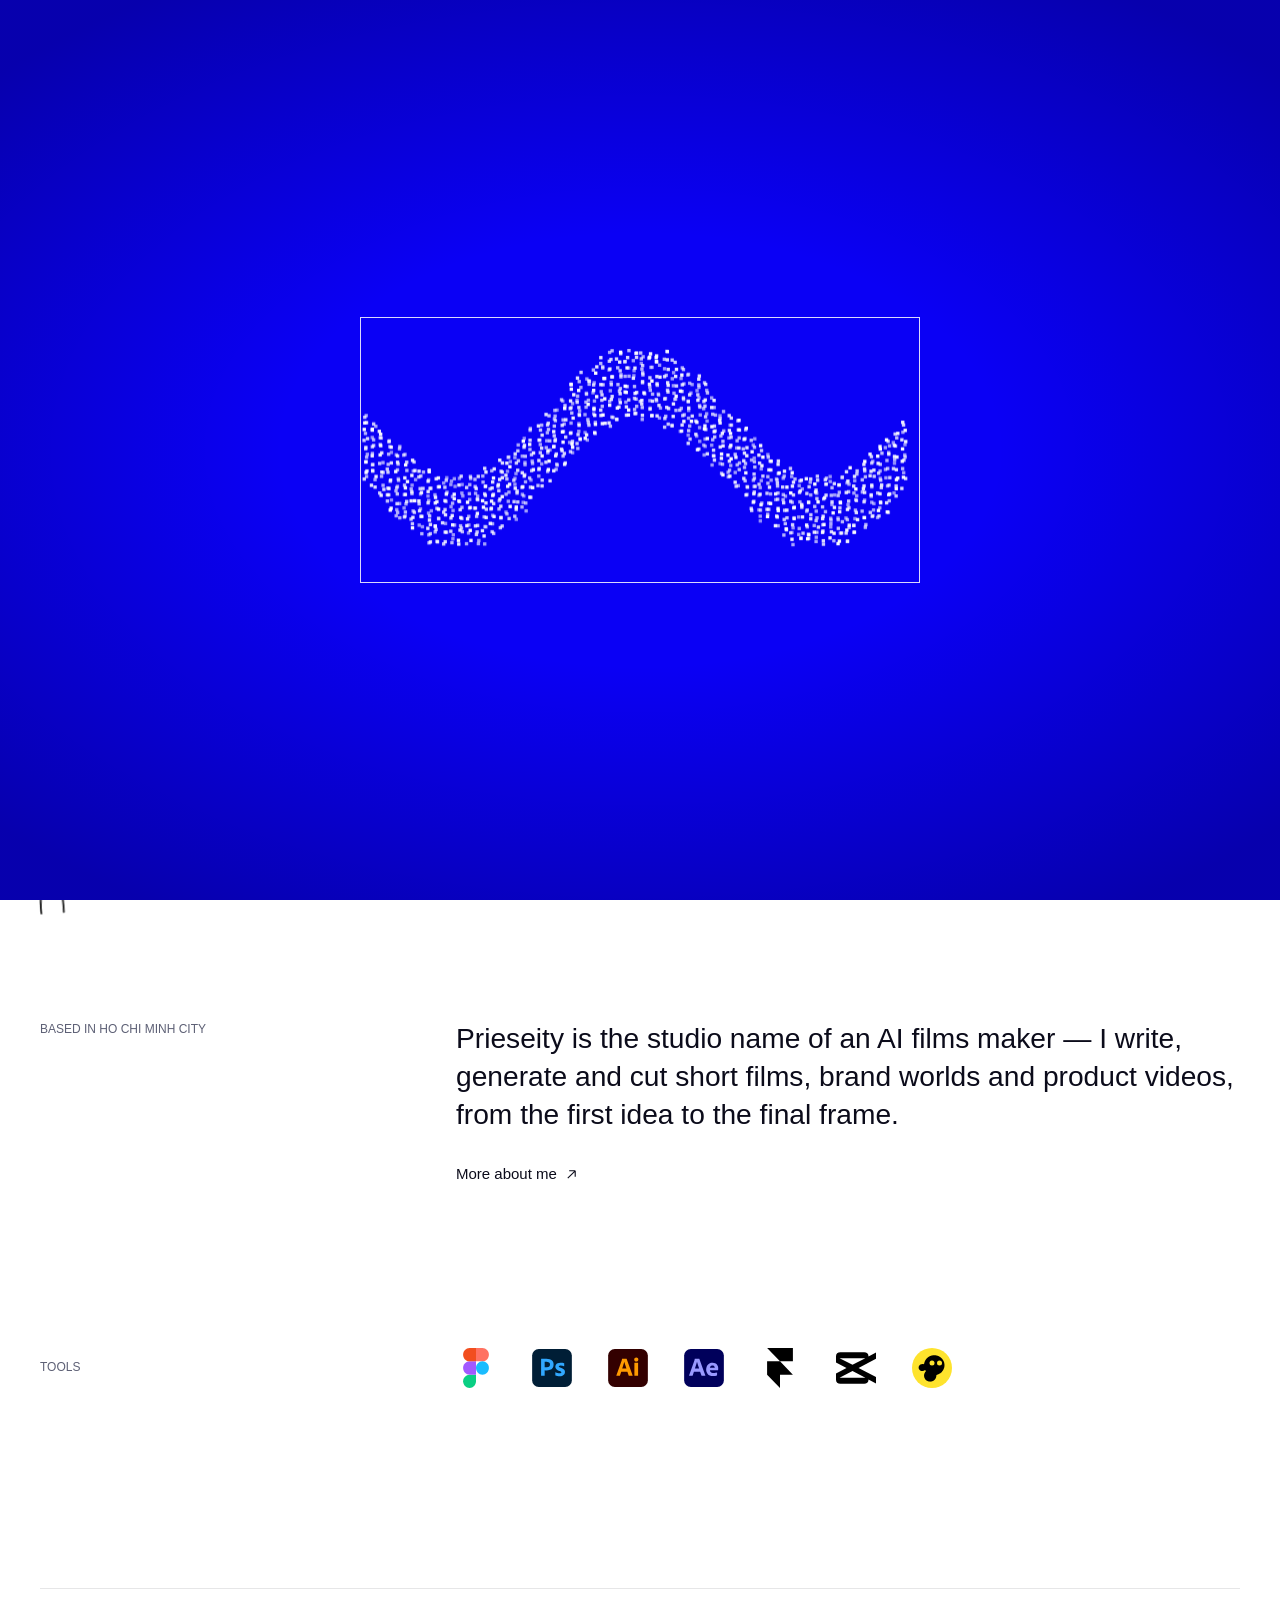
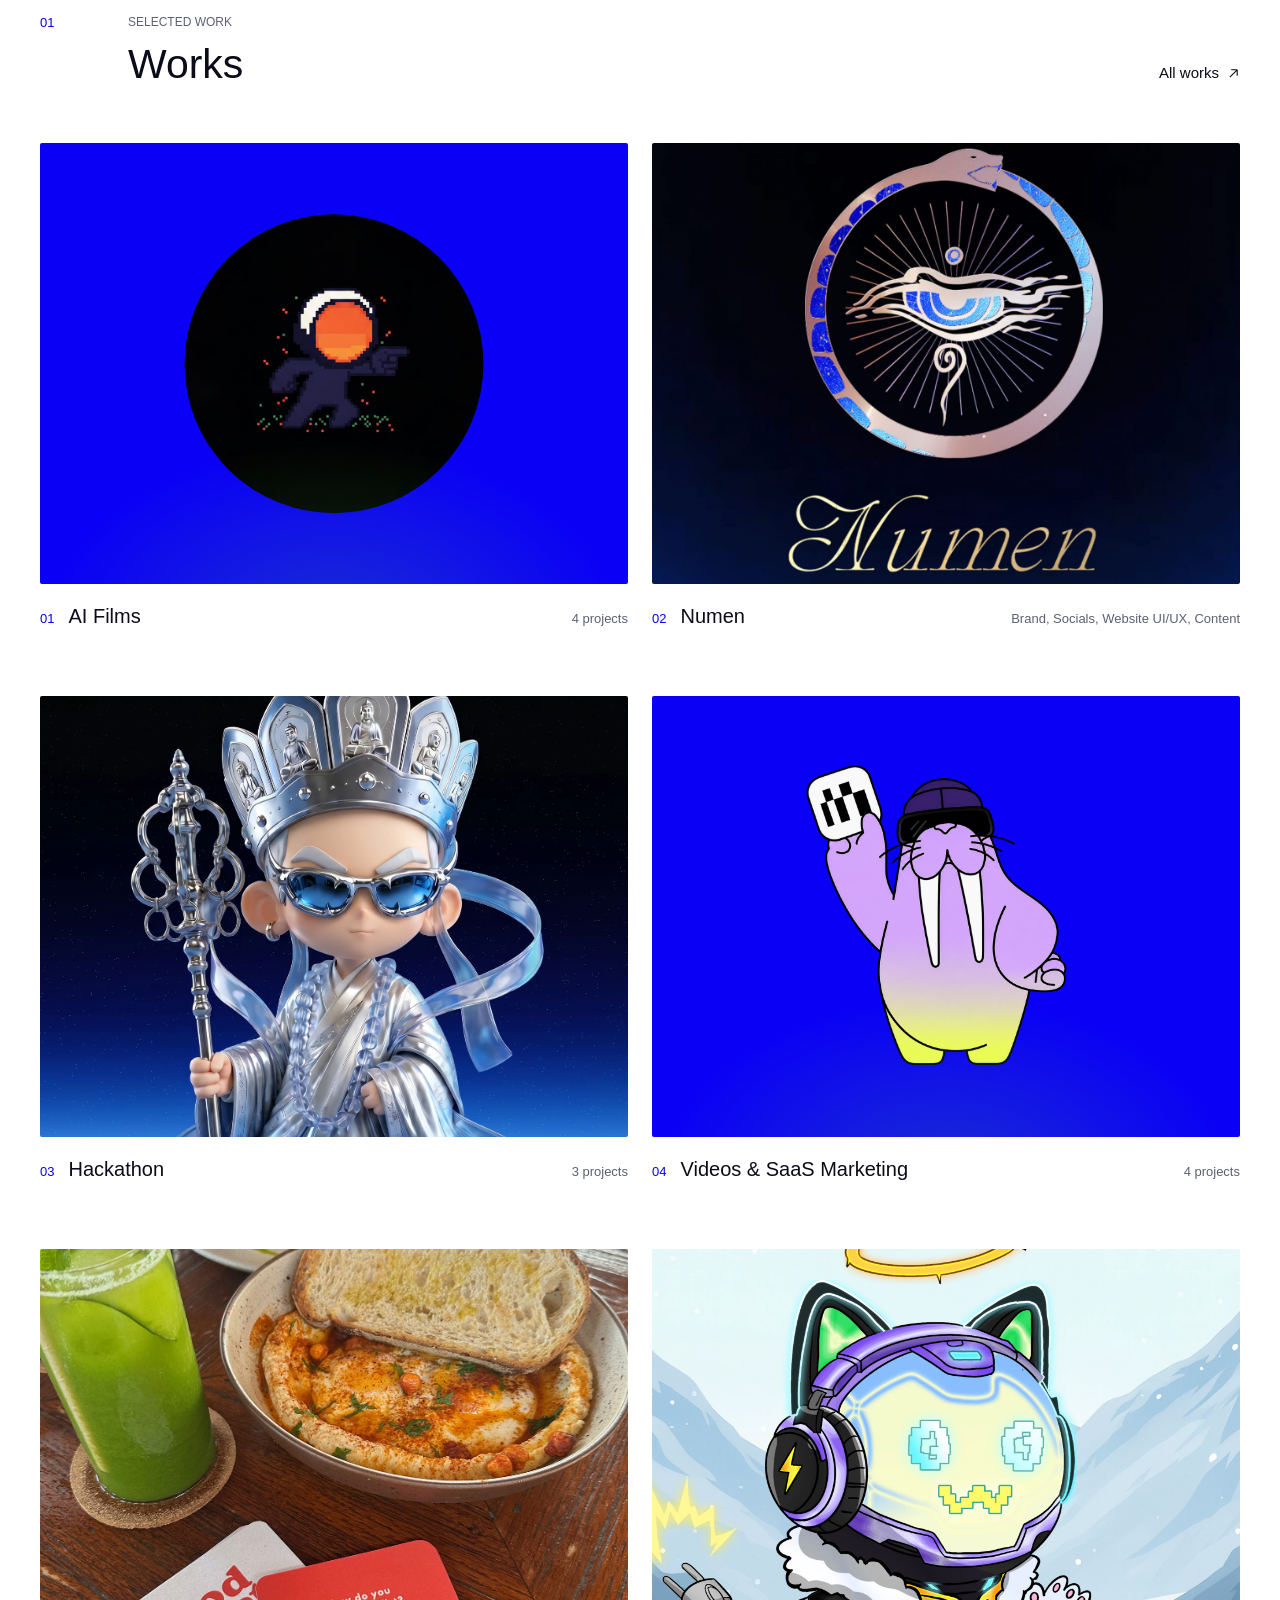
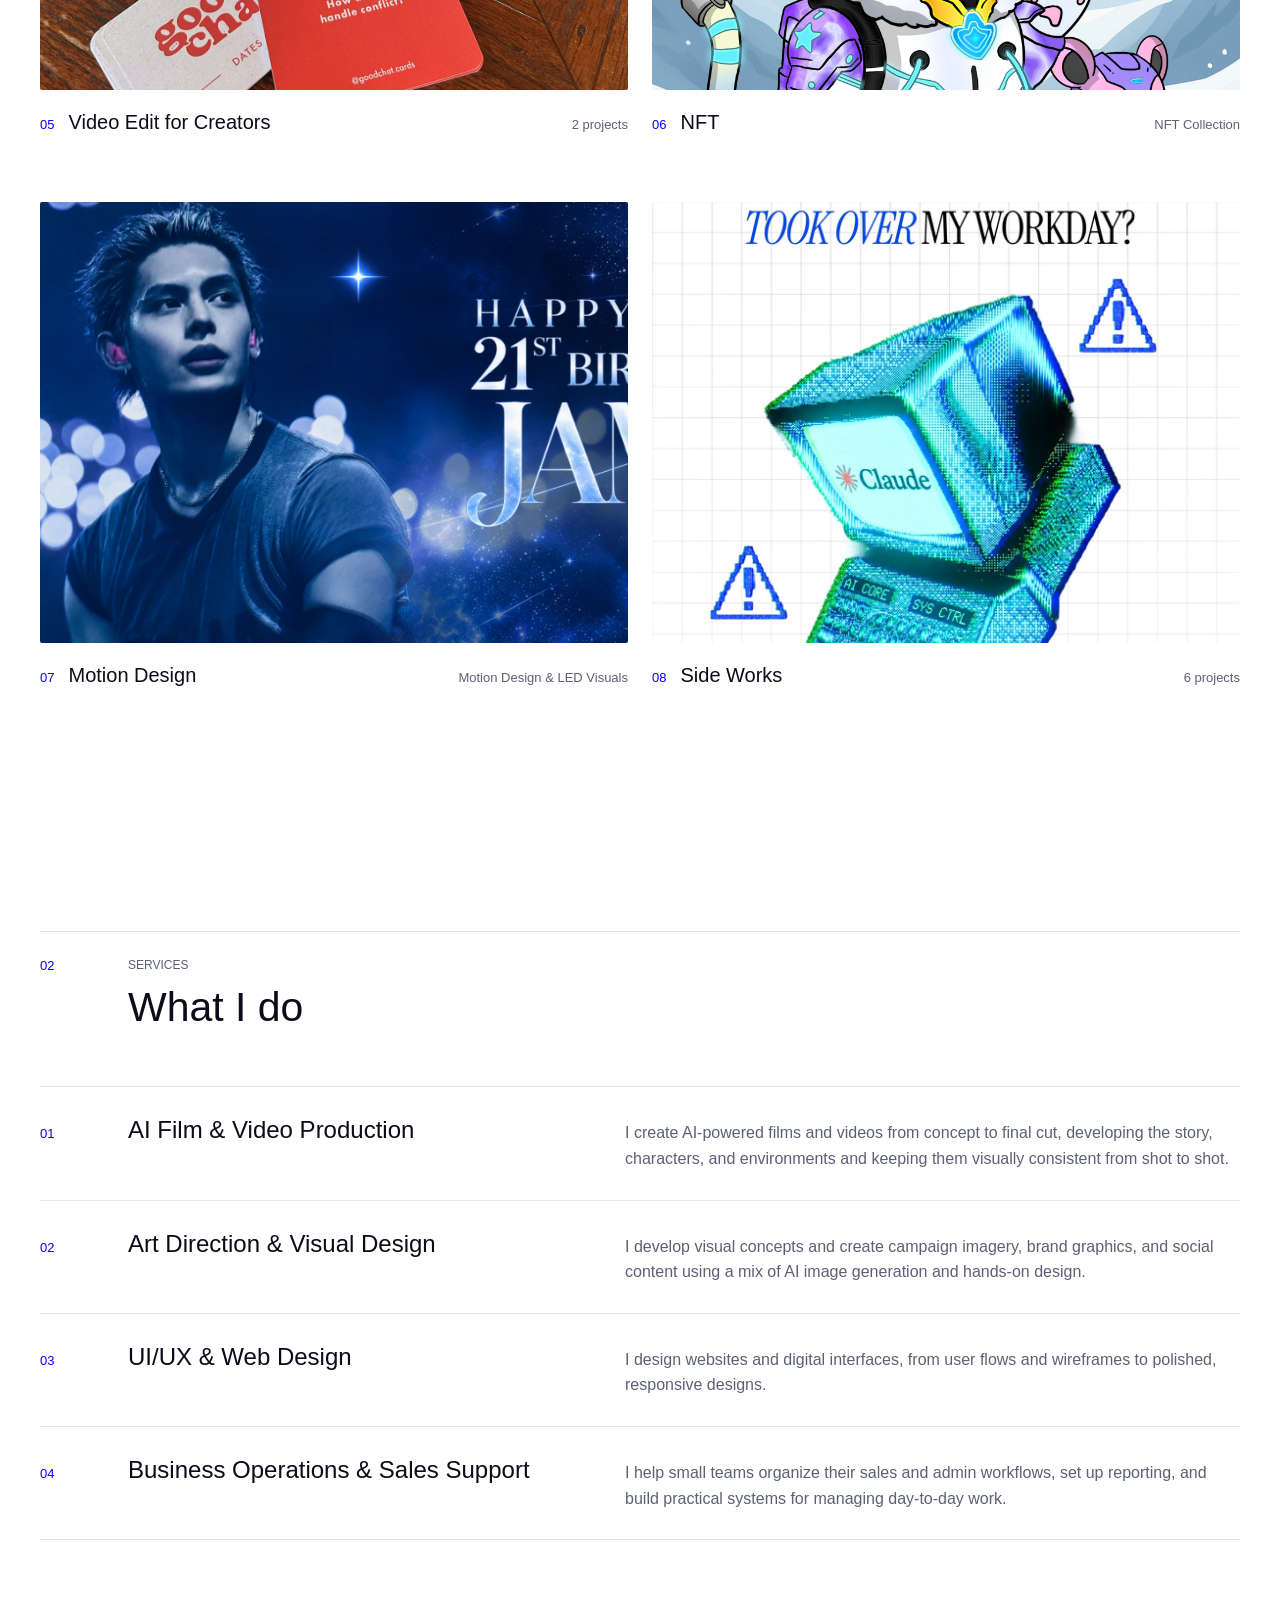
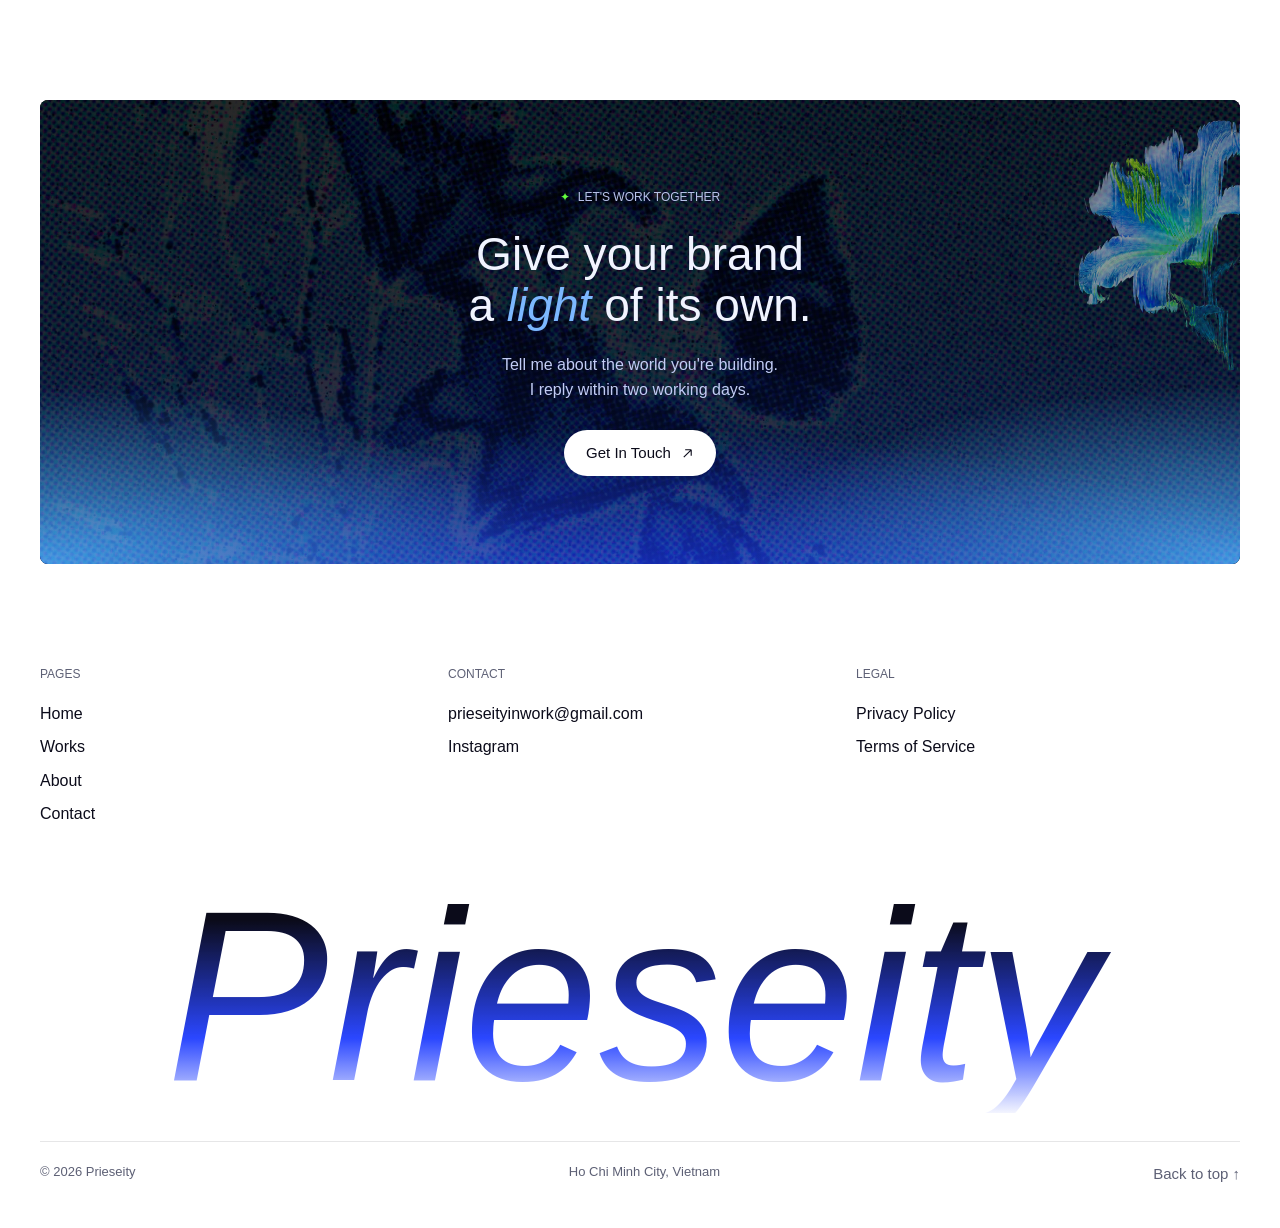
==== commit 1f10a26e: "Add morphing dot-matrix loading screen Co-Authored-By: Claude Opus 5.5 <noreply@anthropic.com>" ====
--- a/site/index.html
+++ b/site/index.html
@@ -15,6 +15,7 @@
 <body data-page="home">
   <main id="main"></main>
   <noscript><p style="padding:120px 32px">Prieseity needs JavaScript to render this page.</p></noscript>
+  <script src="assets/js/loader.js"></script>
   <script src="assets/js/data.js"></script>
   <script src="assets/js/main.js"></script>
 </body>
--- a/site/assets/css/style.css
+++ b/site/assets/css/style.css
@@ -1,607 +1,355 @@
 /* ==========================================================================
-   Prieseity — light theme, cobalt accent (Numen-toned)
+   Prieseity — clean, elegant, white paper + Offwork blue
+   Type: SF Pro, Regular (400) and Light (300) only, default tracking.
    Breakpoints: desktop ≥1200 · tablet 810–1199 · phone <810
-   Dark "islands" (hero photo, CTA block) re-declare the tokens locally.
    ========================================================================== */
 
-@font-face { font-family: 'Urbanist VN'; src: url('../fonts/urbanist-200.ttf') format('truetype'); font-weight: 200 300; font-style: normal; font-display: swap; }
-@font-face { font-family: 'Urbanist VN'; src: url('../fonts/urbanist-300i.ttf') format('truetype'); font-weight: 200 400; font-style: italic; font-display: swap; }
-@font-face { font-family: 'Urbanist VN'; src: url('../fonts/urbanist-500.ttf') format('truetype'); font-weight: 400 500; font-style: normal; font-display: swap; }
-@font-face { font-family: 'Urbanist VN'; src: url('../fonts/urbanist-600.ttf') format('truetype'); font-weight: 600; font-style: normal; font-display: swap; }
-@font-face { font-family: 'Urbanist VN'; src: url('../fonts/urbanist-700.ttf') format('truetype'); font-weight: 700 900; font-style: normal; font-display: swap; }
-
 :root {
-  /* light canvas */
-  --bg: #f4f6fb;
-  --bg-2: #eceff8;
+  --bg: #ffffff;
+  --paper: #fbfbf9;
   --surface: #ffffff;
-  --surface-2: #f8f9ff;
-  --line: rgba(16, 32, 110, 0.12);
-  --line-strong: rgba(16, 32, 110, 0.24);
-  --text: #0a1033;
-  --muted: #545d82;
-  --faint: #8a92b3;
-  --chip-bg: rgba(255, 255, 255, 0.7);
-
-  /* brand */
-  --cobalt: #1f3dff;
-  --cobalt-2: #2f62ff;
-  --cobalt-deep: #0a1f8f;
-  --sky: #1f3dff;          /* accent text (italic serif words, links) */
-  --star: #1f3dff;         /* ✦ markers */
-  --dot: #1fc94a;          /* availability dot */
-  --lime: #66ff2e;
-  --sky-2: #48a8ff;
-
-  /* fixed dark-island palette */
-  --ink: #0a1033;
-  --night: #02040c;
+  --ink: #0b0b1a;
+  --text: #0b0b1a;
+  --muted: #5d6075;
+  --faint: #9a9cad;
+  --line: rgba(11, 11, 26, 0.10);
+  --line-strong: rgba(11, 11, 26, 0.22);
+
+  --blue: #0a00f5;          /* Offwork blue */
+  --blue-soft: rgba(10, 0, 245, 0.06);
+  --neon: #64ff3c;          /* neon accent, used sparingly */
 
   --sans: 'SF Pro Display', 'SF Pro Text', -apple-system, BlinkMacSystemFont, 'Helvetica Neue', 'Segoe UI', Arial, sans-serif;
-  --serif: var(--sans);
-
-  --pad: 32px;
-  --max: 1200px;
-  --h-section: 64px;
-  --ease-out: cubic-bezier(.22, 1, .36, 1);
-  --header-h: 51px;
-}
-
-/* tokens inside dark islands */
-.hero--dark, .cta__box, .site-header.on-dark {
-  --bg: #02040c;
-  --bg-2: #050920;
-  --surface: #080e2b;
-  --line: rgba(255, 255, 255, 0.18);
-  --line-strong: rgba(255, 255, 255, 0.32);
-  --text: #f1f4ff;
-  --muted: #b9c3ea;
-  --faint: #8d97c4;
-  --chip-bg: rgba(8, 14, 43, 0.35);
-  --sky: #7cb8ff;
-  --star: #66ff2e;
-  --dot: #66ff2e;
-  color: var(--text);
+
+  --pad: 40px;
+  --max: 1280px;
+  --header-h: 60px;
+  --ease: cubic-bezier(.22, 1, .36, 1);
+
+  /* type scale */
+  --t-display: clamp(44px, 5.6vw, 88px);
+  --t-h1: clamp(40px, 5vw, 76px);
+  --t-h2: clamp(30px, 3.2vw, 46px);
+  --t-h3: 20px;
+  --t-lead: clamp(18px, 1.6vw, 22px);
+  --t-body: 16px;
+  --t-small: 13px;
+  --t-label: 12px;
 }
 
 *, *::before, *::after { box-sizing: border-box; }
 html { -webkit-text-size-adjust: 100%; scroll-behavior: smooth; background: var(--bg); }
 body {
   margin: 0;
-  background: var(--bg);
+  background: #ffffff;
   color: var(--text);
   font-family: var(--sans);
-  font-weight: 500;
-  font-size: 16px;
-  line-height: 1.5;
+  font-weight: 400;
+  font-size: var(--t-body);
+  line-height: 1.6;
   -webkit-font-smoothing: antialiased;
   overflow-x: hidden;
 }
+h1, h2, h3, h4, strong, b { font-weight: 400; }
 img, video { display: block; max-width: 100%; }
 a { color: inherit; text-decoration: none; }
 button { font: inherit; color: inherit; background: none; border: 0; padding: 0; cursor: pointer; }
-::selection { background: var(--cobalt); color: #fff; }
-:focus-visible { outline: 1.5px solid var(--cobalt); outline-offset: 3px; border-radius: 2px; }
-
-/* fine paper grain */
+::selection { background: var(--blue); color: #fff; }
+:focus-visible { outline: 1px solid var(--blue); outline-offset: 3px; }
+
+/* paper material: fine grain + soft fibres over the whole page */
 body::after {
   content: '';
   position: fixed; inset: 0;
   pointer-events: none;
   z-index: 90;
-  opacity: .045;
   mix-blend-mode: multiply;
-  background-image: url("data:image/svg+xml,%3Csvg xmlns='http://www.w3.org/2000/svg' width='160' height='160'%3E%3Cfilter id='n'%3E%3CfeTurbulence type='fractalNoise' baseFrequency='.85' numOctaves='3' stitchTiles='stitch'/%3E%3C/filter%3E%3Crect width='100%25' height='100%25' filter='url(%23n)'/%3E%3C/svg%3E");
+  opacity: .55;
+  /* cold-press watercolour paper: embossed tooth (lit noise) + fine grain */
+  background-image:
+    url("data:image/svg+xml,%3Csvg xmlns='http://www.w3.org/2000/svg' width='420' height='420'%3E%3Cfilter id='p' x='0' y='0' width='100%25' height='100%25'%3E%3CfeTurbulence type='fractalNoise' baseFrequency='.055' numOctaves='5' seed='3' stitchTiles='stitch'/%3E%3CfeDiffuseLighting lighting-color='%23fff' surfaceScale='1.6'%3E%3CfeDistantLight azimuth='225' elevation='58'/%3E%3C/feDiffuseLighting%3E%3CfeColorMatrix values='.9 0 0 0 .1 0 .9 0 0 .1 0 0 .9 0 .1 0 0 0 1 0'/%3E%3C/filter%3E%3Crect width='100%25' height='100%25' filter='url(%23p)'/%3E%3C/svg%3E"),
+    url("data:image/svg+xml,%3Csvg xmlns='http://www.w3.org/2000/svg' width='240' height='240'%3E%3Cfilter id='g'%3E%3CfeTurbulence type='fractalNoise' baseFrequency='.9' numOctaves='2' stitchTiles='stitch'/%3E%3CfeColorMatrix values='0 0 0 0 .4 0 0 0 0 .4 0 0 0 0 .4 0 0 0 .06 0'/%3E%3C/filter%3E%3Crect width='100%25' height='100%25' filter='url(%23g)'/%3E%3C/svg%3E");
 }
 
 .container { width: 100%; max-width: var(--max); margin: 0 auto; padding: 0 var(--pad); }
 
 /* ---------- type primitives ---------- */
-.label {
-  font-size: 12px;
-  font-weight: 600;
-  letter-spacing: .14em;
-  text-transform: uppercase;
-  color: var(--muted);
-  display: inline-flex; align-items: center; gap: 10px;
-}
-.label .star { font-size: 14px; letter-spacing: 0; }
-.h-section {
-  font-family: var(--serif);
-  font-weight: 400;
-  font-size: var(--h-section);
-  line-height: 1;
-  letter-spacing: -0.02em;
-  margin: 0;
-}
-.h-section em { font-style: italic; color: var(--sky); }
-.lead { font-size: 22px; line-height: 1.35; font-weight: 500; letter-spacing: -0.01em; margin: 0; }
+.label { font-size: var(--t-label); font-weight: 400; text-transform: uppercase; color: var(--muted); display: inline-flex; align-items: center; gap: 8px; }
+.label .star, .star { color: var(--blue); }
+.h-section { font-size: var(--t-h2); font-weight: 300; line-height: 1.1; margin: 0; }
+.lead { font-size: var(--t-lead); font-weight: 300; line-height: 1.45; margin: 0; color: var(--text); }
 .muted { color: var(--muted); }
-.star { color: var(--star); }
-
-/* ---------- buttons / arrow links ---------- */
+em { font-style: normal; color: var(--blue); }
+
+/* ---------- buttons / links ---------- */
 .btn {
-  position: relative;
-  display: inline-flex; align-items: center; gap: 10px;
-  height: 48px; padding: 0 22px;
-  border-radius: 999px;
-  font-weight: 600; font-size: 15px;
-  background: var(--text); color: var(--bg);
-  overflow: hidden; isolation: isolate;
-  transition: color .45s var(--ease-out);
-}
-.btn::before { /* background fill */
-  content: ''; position: absolute; inset: 0; z-index: -1;
-  background: var(--cobalt);
-  transform: translateY(101%);
-  border-radius: inherit;
-  transition: transform .5s var(--ease-out);
-}
-.btn:hover { color: #fff; }
+  position: relative; display: inline-flex; align-items: center; gap: 10px;
+  height: 46px; padding: 0 22px; border-radius: 999px;
+  font-size: 15px; font-weight: 400;
+  background: var(--ink); color: #fff;
+  overflow: hidden; isolation: isolate; transition: color .4s var(--ease);
+}
+.btn::before { content: ''; position: absolute; inset: 0; z-index: -1; background: var(--blue); transform: translateY(101%); border-radius: inherit; transition: transform .5s var(--ease); }
 .btn:hover::before { transform: translateY(0); }
-.btn--ghost { background: transparent; color: var(--text); box-shadow: inset 0 0 0 1px var(--line-strong); }
-.btn--cobalt { background: var(--cobalt); color: #fff; }
-.btn--cobalt::before { background: var(--ink); }
-
-.arrow { display: inline-block; width: 14px; height: 14px; position: relative; overflow: hidden; flex: none; }
-.arrow svg { position: absolute; inset: 0; width: 100%; height: 100%; transition: transform .45s var(--ease-out); }
+.btn--light { background: #fff; color: var(--ink); }
+.btn--light::before { background: var(--neon); }
+
+.arrow { display: inline-block; width: 13px; height: 13px; position: relative; overflow: hidden; flex: none; }
+.arrow svg { position: absolute; inset: 0; width: 100%; height: 100%; transition: transform .45s var(--ease); }
 .arrow svg + svg { transform: translate(-120%, 120%); }
-a:hover .arrow svg:first-child, button:hover .arrow svg:first-child { transform: translate(120%, -120%); }
-a:hover .arrow svg + svg, button:hover .arrow svg + svg { transform: translate(0, 0); }
-
-.link-arrow { display: inline-flex; align-items: center; gap: 8px; font-weight: 600; position: relative; padding-bottom: 2px; }
-.link-arrow::after {
-  content: ''; position: absolute; left: 0; right: 0; bottom: -2px; height: 1px;
-  background: currentColor; transform: scaleX(0); transform-origin: right; transition: transform .45s var(--ease-out);
-}
+a:hover .arrow svg:first-child { transform: translate(120%, -120%); }
+a:hover .arrow svg + svg { transform: translate(0, 0); }
+
+.link-arrow { display: inline-flex; align-items: center; gap: 8px; font-size: 15px; position: relative; padding-bottom: 2px; }
+.link-arrow::after { content: ''; position: absolute; left: 0; right: 0; bottom: -1px; height: 1px; background: currentColor; transform: scaleX(0); transform-origin: right; transition: transform .45s var(--ease); }
 .link-arrow:hover::after { transform: scaleX(1); transform-origin: left; }
+.chip { display: inline-flex; align-items: center; height: 28px; padding: 0 12px; border-radius: 999px; font-size: var(--t-small); box-shadow: inset 0 0 0 1px var(--line-strong); color: var(--muted); }
+.chips { display: flex; gap: 6px; flex-wrap: wrap; }
 
 /* ---------- header ---------- */
-.site-header {
-  position: fixed; top: 0; left: 0; right: 0;
-  z-index: 50;
-  height: var(--header-h);
-  color: var(--text);
-  transition: background .4s, backdrop-filter .4s, border-color .4s, color .4s;
-  border-bottom: 1px solid transparent;
-}
-.site-header.is-scrolled {
-  background: rgba(244, 246, 251, .78);
-  backdrop-filter: blur(14px) saturate(140%);
-  -webkit-backdrop-filter: blur(14px) saturate(140%);
-  border-bottom-color: var(--line);
-}
-.site-header.on-dark.is-scrolled { background: rgba(2, 4, 12, .35); }
-/* menu panel is light, so the header goes back to dark text while it is open */
-.menu-open .site-header.on-dark {
-  --text: #0a1033; --muted: #545d82; --line: rgba(16, 32, 110, .12); --line-strong: rgba(16, 32, 110, .24); --star: #1f3dff; --dot: #1fc94a;
-  background: transparent;
-}
-.site-header .container { height: 100%; display: grid; grid-template-columns: 1fr 1fr 2fr; align-items: center; }
-.wordmark-sm { font-family: var(--serif); font-style: italic; font-size: 24px; line-height: 1; letter-spacing: -0.01em; }
-.status { display: inline-flex; align-items: center; gap: 8px; font-size: 13px; font-weight: 500; color: var(--muted); }
-.status .dot { width: 7px; height: 7px; border-radius: 50%; background: var(--dot); box-shadow: 0 0 10px var(--dot); animation: pulse 2.4s infinite; }
-@keyframes pulse { 0%, 100% { opacity: 1; } 50% { opacity: .35; } }
-.nav { display: flex; justify-content: flex-end; gap: 28px; font-size: 14px; font-weight: 500; }
-.nav a { position: relative; color: var(--text); opacity: .8; transition: opacity .3s; }
-.nav a:hover, .nav a[aria-current='page'] { opacity: 1; }
-.nav a[aria-current='page']::before { content: '✦'; position: absolute; left: -14px; top: 1px; font-size: 9px; color: var(--star); }
-.menu-toggle { display: none; justify-self: end; font-size: 14px; font-weight: 600; height: 34px; padding: 0 14px; border-radius: 999px; box-shadow: inset 0 0 0 1px var(--line-strong); }
-.mobile-panel {
-  position: fixed; inset: 0; z-index: 49;
-  background: radial-gradient(120% 60% at 50% 115%, rgba(31, 61, 255, .22) 0%, var(--bg) 62%);
-  padding: calc(var(--header-h) + 40px) 16px 32px;
-  display: flex; flex-direction: column; justify-content: space-between;
-  clip-path: inset(0 0 100% 0);
-  transition: clip-path .6s var(--ease-out);
-  pointer-events: none;
-}
+.site-header { position: fixed; top: 0; left: 0; right: 0; z-index: 50; height: var(--header-h); transition: background .4s, border-color .4s; border-bottom: 1px solid transparent; }
+.site-header.is-scrolled { background: rgba(255, 255, 255, .85); backdrop-filter: blur(14px); -webkit-backdrop-filter: blur(14px); border-bottom-color: var(--line); }
+.site-header .container { height: 100%; display: grid; grid-template-columns: 1fr 1fr 1fr; align-items: center; }
+.wordmark-sm { font-size: 18px; font-weight: 400; }
+.status { display: inline-flex; align-items: center; gap: 8px; font-size: var(--t-small); color: var(--muted); }
+.dot { width: 6px; height: 6px; border-radius: 50%; background: var(--neon); box-shadow: 0 0 0 3px rgba(100, 255, 60, .18); flex: none; }
+.nav { display: flex; justify-content: flex-end; gap: 32px; font-size: 14px; }
+.nav a { color: var(--muted); transition: color .3s; }
+.nav a:hover, .nav a[aria-current='page'] { color: var(--ink); }
+.nav a[aria-current='page'] { box-shadow: inset 0 -1px 0 var(--blue); }
+.menu-toggle { display: none; justify-self: end; font-size: 14px; height: 32px; padding: 0 14px; border-radius: 999px; box-shadow: inset 0 0 0 1px var(--line-strong); }
+.mobile-panel { position: fixed; inset: 0; z-index: 49; background: #fff; padding: calc(var(--header-h) + 32px) 20px 32px; display: flex; flex-direction: column; justify-content: space-between; clip-path: inset(0 0 100% 0); transition: clip-path .6s var(--ease); pointer-events: none; }
 .mobile-panel.is-open { clip-path: inset(0 0 0 0); pointer-events: auto; }
 .mobile-panel nav { display: flex; flex-direction: column; }
-.mobile-panel nav a {
-  font-family: var(--serif); font-size: 52px; line-height: 1.1; padding: 6px 0;
-  border-bottom: 1px solid var(--line);
-  transform: translateY(20px); opacity: 0;
-  transition: transform .6s var(--ease-out), opacity .6s;
-}
-.mobile-panel.is-open nav a { transform: none; opacity: 1; }
-.mobile-panel.is-open nav a:nth-child(2) { transition-delay: .05s; }
-.mobile-panel.is-open nav a:nth-child(3) { transition-delay: .1s; }
-.mobile-panel.is-open nav a:nth-child(4) { transition-delay: .15s; }
-.mobile-panel.is-open nav a:nth-child(5) { transition-delay: .2s; }
+.mobile-panel nav a { font-size: 40px; font-weight: 300; line-height: 1.2; padding: 10px 0; border-bottom: 1px solid var(--line); }
 body.menu-open { overflow: hidden; }
 
-/* ---------- hero: big name + role, small portrait card ---------- */
-.hero {
-  position: relative; overflow: hidden;
-  min-height: 100vh;
-  padding: calc(var(--header-h) + 28px) 0 32px;
-  display: flex;
-  background:
-    radial-gradient(60% 50% at 100% 100%, rgba(31, 61, 255, .10), transparent 70%),
-    radial-gradient(circle at 1px 1px, rgba(16, 32, 110, .10) 1px, transparent 1.2px) 0 0 / 6px 6px,
-    var(--bg);
-}
-.hero__inner { display: flex; flex-direction: column; justify-content: space-between; gap: 48px; width: 100%; max-width: none; position: relative; z-index: 1; }
-.hero__title { margin: 0; font-weight: 600; line-height: .86; letter-spacing: -0.055em; color: var(--text); }
-.hero__name, .hero__role { display: block; font-size: clamp(64px, 11.6vw, 184px); }
-.hero__role { color: var(--cobalt); }
-.hero__row { display: flex; align-items: center; gap: clamp(16px, 2vw, 32px); flex-wrap: wrap; margin-top: .06em; }
-.hero__chips { display: flex; flex-wrap: wrap; gap: 6px; max-width: 360px; letter-spacing: 0; line-height: 1; }
-.hero__chip { font-size: 13px; font-weight: 500; text-transform: uppercase; letter-spacing: .04em; padding: 7px 10px; border-radius: 999px; box-shadow: inset 0 0 0 1.2px var(--text); color: var(--text); background: rgba(255, 255, 255, .5); }
-.hero__bottom { display: flex; justify-content: space-between; align-items: flex-end; gap: 32px; }
-.hero__intro { display: flex; flex-direction: column; gap: 10px; max-width: 440px; }
+/* ---------- hero ---------- */
+.hero { position: relative; min-height: 100vh; padding: calc(var(--header-h) + 56px) 0 40px; display: flex; background: #fff; overflow: hidden; }
+.hero__inner { display: flex; flex-direction: column; justify-content: space-between; gap: 56px; position: relative; z-index: 1; }
+.hero__top { display: flex; flex-direction: column; gap: 28px; }
+.hero__title { margin: 0; font-weight: 300; line-height: 1.02; font-size: var(--t-display); }
+.hero__name, .hero__role { display: block; }
+.hero__role { color: var(--blue); }
+.hero__chips { display: flex; flex-wrap: wrap; gap: 6px; max-width: 560px; }
+.hero__chip { font-size: var(--t-small); padding: 6px 12px; border-radius: 999px; box-shadow: inset 0 0 0 1px var(--line-strong); color: var(--text); }
+.hero__bottom { display: flex; justify-content: space-between; align-items: flex-end; gap: 40px; }
+.hero__intro { display: flex; flex-direction: column; gap: 10px; max-width: 460px; }
 .hero__intro p { margin: 0; }
-.hero__intro p:first-child { font-size: clamp(22px, 2vw, 28px); line-height: 1.2; font-weight: 500; letter-spacing: -0.02em; }
-.hero__intro p + p { color: var(--muted); font-size: 16px; }
-.hero__card { display: flex; flex-direction: column; align-items: flex-end; gap: 8px; width: min(260px, 100%); }
-.hero__card-label { align-self: stretch; display: flex; align-items: center; gap: 8px; font-size: 12px; font-weight: 600; letter-spacing: .08em; text-transform: uppercase; }
-.hero__card-label .dot { width: 7px; height: 7px; border-radius: 50%; background: var(--dot); box-shadow: 0 0 8px var(--dot); animation: pulse 2.4s infinite; }
-.hero__photo { width: 100%; aspect-ratio: 16 / 10; overflow: hidden; border-radius: 4px; background: #000; box-shadow: 0 18px 40px -24px rgba(16, 32, 110, .6); }
-.hero__photo img { width: 100%; height: 100%; object-fit: cover; object-position: 52% 38%; transform: scale(1.35); transition: transform 1.2s var(--ease-out); }
+.hero__intro p:first-child { font-size: var(--t-lead); font-weight: 300; line-height: 1.4; }
+.hero__intro p + p { color: var(--muted); font-size: 15px; }
+.hero__card { display: flex; flex-direction: column; gap: 10px; width: 220px; flex: none; }
+.hero__card-label { display: flex; align-items: center; gap: 8px; font-size: var(--t-label); text-transform: uppercase; color: var(--muted); }
+.hero__photo { aspect-ratio: 4 / 3; overflow: hidden; border-radius: 2px; background: #000; }
+.hero__photo img { width: 100%; height: 100%; object-fit: cover; object-position: 52% 38%; transform: scale(1.35); transition: transform 1.2s var(--ease); }
 .hero__card:hover .hero__photo img { transform: scale(1.45); }
-.hero__cta { display: inline-flex; align-items: center; gap: 8px; height: 30px; padding: 0 10px; border-radius: 3px; background: var(--ink); color: #fff; font-size: 12px; font-weight: 600; letter-spacing: .06em; text-transform: uppercase; transition: background .3s; }
-.hero__cta:hover { background: var(--cobalt); }
-.hero__px { position: absolute; left: var(--x); top: var(--y); width: 10px; height: 10px; background: var(--c); opacity: .85; animation: px-float 6s ease-in-out infinite; }
-.hero__px:nth-child(2n) { animation-duration: 8s; animation-delay: -2s; }
-@keyframes px-float { 0%, 100% { transform: translate(0, 0); } 50% { transform: translate(6px, -10px); } }
-.chip { display: inline-flex; align-items: center; gap: 8px; height: 32px; padding: 0 14px; border-radius: 999px; font-size: 13px; font-weight: 500; box-shadow: inset 0 0 0 1px var(--line-strong); background: var(--chip-bg); backdrop-filter: blur(6px); }
-.appear { transform: translateY(35px); }
-.is-loaded .appear { transform: none; transition: transform .8s var(--ease-out); }
-.is-loaded .appear--center { transition-duration: .6s; transition-delay: .3s; }
-
-/* ---------- generic section ---------- */
-.section { padding: 100px 0; position: relative; }
-.section--top { padding-top: 200px; }
-.section-head { display: flex; justify-content: space-between; align-items: flex-end; gap: 24px; margin-bottom: 48px; flex-wrap: wrap; }
-.section-head .left { display: flex; flex-direction: column; gap: 16px; }
-.glow-bottom::before {
-  content: ''; position: absolute; left: 0; right: 0; bottom: 0; height: 60%;
-  pointer-events: none; z-index: -1;
-  background: radial-gradient(70% 90% at 50% 120%, rgba(31, 61, 255, .14), transparent 70%);
-}
+.hero__cta { display: inline-flex; align-items: center; justify-content: space-between; gap: 8px; height: 34px; padding: 0 12px; border-radius: 2px; background: var(--blue); color: #fff; font-size: var(--t-small); transition: background .3s; }
+.hero__cta:hover { background: var(--ink); }
+.hero__px { position: absolute; left: var(--x); top: var(--y); width: 8px; height: 8px; background: var(--c); animation: px-float 7s ease-in-out infinite; }
+.hero__px:nth-of-type(2n) { animation-duration: 9s; animation-delay: -3s; }
+@keyframes px-float { 0%, 100% { transform: translate(0, 0); } 50% { transform: translate(5px, -9px); } }
+.appear { transform: translateY(28px); opacity: 0; }
+.is-loaded .appear { transform: none; opacity: 1; transition: transform .9s var(--ease), opacity .9s; }
+.is-loaded .appear--center { transition-delay: .15s; }
+
+/* ---------- sections ---------- */
+.section { padding: 120px 0; position: relative; }
+.section--tight { padding: 40px 0 80px; }
+.section-head { display: grid; grid-template-columns: 64px 1fr auto; grid-template-areas: 'idx label right' 'idx title right'; column-gap: 24px; row-gap: 10px; align-items: end; padding-top: 24px; margin-bottom: 56px; border-top: 1px solid var(--line); }
+.section-head__idx { grid-area: idx; align-self: start; font-size: var(--t-small); color: var(--blue); }
+.section-head .label { grid-area: label; }
+.section-head .h-section { grid-area: title; }
+.section-head__right { grid-area: right; }
 
 /* about teaser */
-.about-teaser { display: grid; grid-template-columns: 1fr 2fr; gap: 16px; align-items: start; }
-.about-teaser > .label { padding-top: 12px; }
-.about-teaser .text { display: flex; flex-direction: column; gap: 32px; align-items: flex-start; }
-.about-teaser .lead { font-size: clamp(24px, 2.6vw, 34px); line-height: 1.25; font-weight: 500; }
-.about-teaser .lead .em { font-family: var(--serif); font-style: italic; font-weight: 400; color: var(--sky); font-size: 1.12em; }
-
-/* tools grid ("logos") — flex so an incomplete last row stays centred */
-.logos-grid { display: flex; flex-wrap: wrap; justify-content: center; gap: 8px; margin-top: 24px; }
-.logo-cell {
-  flex: 0 0 calc((100% - 24px) / 4);
-  height: 120px; border-radius: 6px;
-  background: var(--surface);
-  box-shadow: inset 0 0 0 1px var(--line);
-  display: flex; align-items: center; justify-content: center; gap: 10px;
-  font-size: 19px; font-weight: 600; letter-spacing: -0.01em; color: var(--muted);
-  transition: color .35s, box-shadow .35s, transform .5s var(--ease-out);
-}
-.logo-cell:hover { color: var(--text); box-shadow: inset 0 0 0 1px var(--line-strong), 0 18px 40px -24px rgba(16, 32, 110, .35); transform: translateY(-2px); }
-.logo-icon {
-  width: 26px; height: 26px; flex: none;
-  background: currentColor;
-  -webkit-mask-position: center; mask-position: center;
-  -webkit-mask-size: contain; mask-size: contain;
-  -webkit-mask-repeat: no-repeat; mask-repeat: no-repeat;
-  transition: background .35s, transform .5s var(--ease-out);
-}
-/* brand colours that read on white (Framer/CapCut are white-on-dark brands) */
-.logo-cell:hover .logo-icon { background: var(--brand-light, var(--brand, var(--text))); transform: scale(1.08); }
+.about-teaser { display: grid; grid-template-columns: 1fr 2fr; gap: 24px; align-items: start; }
+.about-teaser .text { display: flex; flex-direction: column; gap: 28px; align-items: flex-start; }
+.about-teaser .lead { font-size: clamp(22px, 2.2vw, 30px); line-height: 1.35; }
+
+/* tools — original-colour logos only */
+.tools { display: grid; grid-template-columns: 1fr 2fr; gap: 24px; align-items: center; }
+.logos-row { display: flex; flex-wrap: wrap; align-items: center; gap: 12px 36px; }
+.logo-mark { display: inline-flex; width: 40px; height: 40px; align-items: center; justify-content: center; transition: transform .5s var(--ease); }
+.logo-mark img { width: 100%; height: 100%; object-fit: contain; }
+.logo-mark:hover { transform: translateY(-3px); }
 
 /* works */
-.works-grid { display: grid; grid-template-columns: 1fr 1fr; gap: 64px 16px; }
-.work-card { display: flex; flex-direction: column; gap: 16px; cursor: pointer; }
-.work-card__media { position: relative; aspect-ratio: 1 / 1; overflow: hidden; border-radius: 6px; background: var(--bg-2); }
-.work-card__media img { width: 100%; height: 100%; object-fit: cover; transition: transform 1s var(--ease-out); }
-.work-card:hover .work-card__media img { transform: scale(1.04); }
+.works-grid { display: grid; grid-template-columns: 1fr 1fr; gap: 64px 24px; }
+.work-card { display: flex; flex-direction: column; gap: 16px; }
+.work-card__media { position: relative; aspect-ratio: 4 / 3; overflow: hidden; border-radius: 2px; background: #eceef4; }
+.work-card__media img { width: 100%; height: 100%; object-fit: cover; transition: transform 1.1s var(--ease); }
+.work-card:hover .work-card__media img { transform: scale(1.03); }
 .work-card__video { position: absolute; inset: 0; width: 100%; height: 100%; object-fit: cover; opacity: 0; transition: opacity .5s; }
 .work-card:hover .work-card__video { opacity: 1; }
-.work-card:focus-visible { outline-offset: 6px; }
-.work-card__media::after { content: ''; position: absolute; inset: 0; box-shadow: inset 0 0 0 1px var(--line); border-radius: inherit; pointer-events: none; }
-.work-card__meta { display: flex; justify-content: space-between; align-items: baseline; gap: 16px; }
-.work-card__title { font-size: 22px; font-weight: 600; letter-spacing: -0.02em; margin: 0; }
-.work-card__disc { font-size: 14px; color: var(--muted); text-align: right; }
-
-/* view badge that follows the cursor */
-.view-badge {
-  position: fixed; left: 0; top: 0; z-index: 80;
-  width: 125px; height: 56px; border-radius: 999px;
-  background: var(--cobalt); color: #fff;
-  display: flex; align-items: center; justify-content: center; gap: 8px;
-  font-weight: 600; font-size: 15px;
-  pointer-events: none;
-  opacity: 0; transform: translate(-50%, -50%) scale(.6);
-  transition: opacity .25s;
-  box-shadow: 0 14px 40px -8px rgba(31, 61, 255, .55);
-}
+.work-card__meta { display: grid; grid-template-columns: auto 1fr auto; align-items: baseline; gap: 14px; }
+.work-card__idx { font-size: var(--t-small); color: var(--blue); }
+.work-card__title { font-size: var(--t-h3); font-weight: 400; margin: 0; }
+.work-card__disc { font-size: var(--t-small); color: var(--muted); text-align: right; }
+.work-card:not(.cluster-card) .work-card__meta { grid-template-columns: 1fr auto; }
+
+/* cluster covers: one shared artwork style — Offwork-blue panel + the project's mark in the middle */
+.art-panel { background: var(--blue); display: flex; align-items: center; justify-content: center; }
+.art-panel::after { content: ''; position: absolute; inset: 0; pointer-events: none; background: radial-gradient(70% 60% at 50% 110%, rgba(100, 255, 60, .18), transparent 70%); }
+.art-panel img { width: auto !important; height: auto !important; max-width: 62%; max-height: 74%; object-fit: contain; transition: transform 1s var(--ease) !important; }
+.art-panel--circle img { clip-path: circle(41% at 50% 50%); max-height: 86%; }
+.art-panel--plain img { box-shadow: none; border-radius: 0; }
+.cluster-card:hover .art-panel img { transform: scale(1.05) rotate(-1deg) !important; }
+
+.cover-strip { position: absolute; inset: 0; display: flex; gap: 2px; background: #eceef4; }
+.cover-strip video { flex: 1 1 0; min-width: 0; height: 100%; object-fit: cover; object-position: 50% 40%; }
+
+.view-badge { position: fixed; left: 0; top: 0; z-index: 80; height: 44px; padding: 0 18px; border-radius: 999px; background: var(--blue); color: #fff; display: flex; align-items: center; gap: 8px; font-size: 14px; pointer-events: none; opacity: 0; transition: opacity .25s; }
 .view-badge.is-on { opacity: 1; }
-
-/* cursor glow */
-.cursor-glow {
-  position: fixed; left: 0; top: 0; z-index: 1;
-  width: 520px; height: 520px; margin: -260px 0 0 -260px;
-  border-radius: 50%;
-  background: radial-gradient(circle, rgba(47, 98, 255, .12) 0%, rgba(31, 61, 255, .04) 40%, transparent 70%);
-  pointer-events: none; opacity: 0; transition: opacity .6s;
-}
-.cursor-glow.is-on { opacity: 1; }
-@media (hover: none), (pointer: coarse) { .cursor-glow, .view-badge { display: none; } .work-card { cursor: pointer; } }
-
-/* stats */
-.stats { display: grid; grid-template-columns: repeat(3, 1fr); gap: 16px; }
-.stat {
-  padding: 32px; border-radius: 6px; min-height: 240px;
-  display: flex; flex-direction: column; justify-content: space-between; gap: 32px;
-  background: var(--surface);
-  box-shadow: inset 0 0 0 1px var(--line);
-  position: relative; overflow: hidden;
-}
-.stat::before { content: ''; position: absolute; width: 260px; height: 260px; right: -120px; bottom: -140px; background: radial-gradient(circle, rgba(31, 61, 255, .22), transparent 65%); }
-.stat__num { font-family: var(--serif); font-size: 112px; line-height: .9; letter-spacing: -0.03em; position: relative; }
-.stat__num .suffix { color: var(--sky); }
-.stat__label { color: var(--muted); max-width: 240px; position: relative; }
+@media (hover: none), (pointer: coarse) { .view-badge { display: none; } }
 
 /* services */
-.services { display: flex; flex-direction: column; gap: 32px; }
-.service { display: grid; grid-template-columns: 1fr 1.2fr 1fr; gap: 16px; padding-top: 32px; border-top: 1px solid var(--line); align-items: start; }
-.service__name { font-size: 28px; font-weight: 600; letter-spacing: -0.02em; margin: 0; display: flex; gap: 14px; align-items: baseline; }
-.service__name .idx { font-size: 12px; color: var(--faint); font-weight: 600; letter-spacing: .1em; }
-.service__desc { color: var(--muted); margin: 0; max-width: 380px; }
-.tags { display: flex; flex-wrap: wrap; gap: 6px; justify-content: flex-end; }
-.service__side { display: flex; flex-direction: column; gap: 18px; align-items: flex-end; }
-.service__projects { display: flex; flex-wrap: wrap; gap: 6px 18px; justify-content: flex-end; align-items: center; font-size: 15px; }
-.service__projects .label { font-size: 11px; color: var(--faint); }
-.service__projects a { color: var(--cobalt); }
-.tag { font-size: 12px; font-weight: 600; height: 26px; padding: 0 10px; display: inline-flex; align-items: center; border-radius: 999px; background: rgba(31, 61, 255, .07); color: var(--cobalt); box-shadow: inset 0 0 0 1px rgba(31, 61, 255, .2); }
-
-/* process */
-.process { display: grid; grid-template-columns: repeat(3, 1fr); gap: 16px; }
-.step { padding: 32px; border-radius: 6px; box-shadow: inset 0 0 0 1px var(--line); display: flex; flex-direction: column; gap: 64px; background: var(--surface); transition: box-shadow .5s, transform .5s var(--ease-out); }
-.step:hover { box-shadow: inset 0 0 0 1px var(--line-strong), 0 24px 50px -30px rgba(16, 32, 110, .4); transform: translateY(-3px); }
-.step__n { font-family: var(--serif); font-size: 56px; line-height: 1; color: var(--sky); font-style: italic; }
-.step h3 { font-size: 24px; margin: 0 0 10px; font-weight: 600; letter-spacing: -0.02em; }
-.step p { margin: 0; color: var(--muted); }
-
-/* pricing (hidden while data.pricing is empty) */
-.pricing { display: grid; grid-template-columns: repeat(3, 1fr); gap: 16px; align-items: stretch; }
-.plan { position: relative; padding: 32px; border-radius: 6px; background: var(--surface); box-shadow: inset 0 0 0 1px var(--line); display: flex; flex-direction: column; gap: 28px; }
-.plan--popular { background: linear-gradient(180deg, #fff 0%, #eef2ff 100%); box-shadow: inset 0 0 0 1.5px var(--cobalt), 0 30px 80px -40px rgba(31, 61, 255, .6); }
-.plan__top { display: flex; justify-content: space-between; align-items: center; }
-.plan__name { font-size: 20px; font-weight: 600; margin: 0; }
-.badge-popular { font-size: 12px; font-weight: 700; height: 26px; padding: 0 10px; border-radius: 999px; display: inline-flex; align-items: center; gap: 6px; background: var(--cobalt); color: #fff; }
-.plan__price { font-family: var(--serif); font-size: 64px; line-height: 1; letter-spacing: -0.02em; }
-.plan__price small { font-family: var(--sans); font-size: 14px; color: var(--muted); letter-spacing: 0; margin-left: 6px; }
-.plan__desc { color: var(--muted); margin: 0; }
-.plan ul { list-style: none; margin: 0; padding: 24px 0 0; border-top: 1px solid var(--line); display: flex; flex-direction: column; gap: 12px; flex: 1; }
-.plan li { display: flex; gap: 10px; align-items: baseline; }
-.plan li::before { content: '✦'; color: var(--star); font-size: 11px; }
-.plan .btn { justify-content: center; width: 100%; }
-
-/* articles */
-.articles { display: flex; flex-direction: column; gap: 16px; }
-.article-row {
-  display: grid; grid-template-columns: 200px 1fr auto; gap: 32px; align-items: center;
-  padding: 16px; border-radius: 6px; background: var(--surface); box-shadow: inset 0 0 0 1px var(--line);
-  transition: box-shadow .45s, transform .45s var(--ease-out);
-}
-.article-row:hover { box-shadow: inset 0 0 0 1px var(--line-strong), 0 24px 50px -32px rgba(16, 32, 110, .45); transform: translateY(-2px); }
-.article-row__cover { aspect-ratio: 4 / 3; overflow: hidden; border-radius: 4px; }
-.article-row__cover img { width: 100%; height: 100%; object-fit: cover; transition: transform .8s var(--ease-out); }
-.article-row:hover .article-row__cover img { transform: scale(1.06); }
-.article-row h3 { font-size: 26px; font-weight: 600; letter-spacing: -0.02em; margin: 0 0 12px; line-height: 1.15; }
-.article-row .meta { display: flex; gap: 12px; align-items: center; flex-wrap: wrap; font-size: 14px; color: var(--muted); }
-.article-row .go { width: 48px; height: 48px; border-radius: 50%; box-shadow: inset 0 0 0 1px var(--line-strong); display: grid; place-items: center; transition: background .4s, box-shadow .4s, color .4s; }
-.article-row:hover .go { background: var(--cobalt); box-shadow: none; color: #fff; }
-
-/* faq */
-.faq-wrap { display: grid; grid-template-columns: 1fr 2fr; gap: 16px; }
-.faq { display: flex; flex-direction: column; gap: 8px; }
-.faq-item { border-radius: 6px; background: var(--surface); box-shadow: inset 0 0 0 1px var(--line); transition: box-shadow .4s; }
-.faq-item.is-open { box-shadow: inset 0 0 0 1px var(--line-strong); }
-.faq-q { width: 100%; min-height: 72px; padding: 0 24px; display: flex; justify-content: space-between; align-items: center; gap: 16px; text-align: left; font-size: 18px; font-weight: 600; letter-spacing: -0.01em; }
-.plus { width: 24px; height: 24px; position: relative; flex: none; }
-.plus::before, .plus::after { content: ''; position: absolute; left: 50%; top: 50%; width: 14px; height: 1.5px; background: currentColor; transform: translate(-50%, -50%); transition: transform .45s var(--ease-out), opacity .3s; }
-.plus::after { transform: translate(-50%, -50%) rotate(90deg); }
-.faq-item.is-open .plus::after { transform: translate(-50%, -50%) rotate(0deg); opacity: 0; }
-.faq-item.is-open .plus { color: var(--cobalt); }
-.faq-a { height: 0; overflow: hidden; transition: height .5s var(--ease-out); }
-.faq-a p { margin: 0; padding: 0 24px 24px; color: var(--muted); max-width: 640px; }
-
-/* CTA (dark cobalt island) */
-.cta { padding: 48px 0; }
-.cta__box {
-  position: relative; overflow: hidden; border-radius: 10px;
-  padding: 200px 32px;
-  display: flex; flex-direction: column; align-items: center; gap: 32px; text-align: center;
-  background: var(--night);
-  isolation: isolate;
-}
-.cta__box::before { /* Numen cobalt bloom */
-  content: ''; position: absolute; inset: 0; z-index: -1;
-  background:
+.services { display: flex; flex-direction: column; }
+.service { display: grid; grid-template-columns: 64px 1fr 1.3fr; gap: 24px; padding: 28px 0; border-top: 1px solid var(--line); align-items: baseline; }
+.service:last-child { border-bottom: 1px solid var(--line); }
+.service__idx { font-size: var(--t-small); color: var(--blue); }
+.service__name { font-size: 24px; font-weight: 300; margin: 0; line-height: 1.25; }
+.service__body { display: flex; flex-direction: column; gap: 14px; }
+.service__desc { margin: 0; color: var(--muted); }
+.service__projects { display: flex; flex-wrap: wrap; gap: 6px 18px; font-size: var(--t-small); }
+.service__projects a { color: var(--blue); box-shadow: inset 0 -1px 0 transparent; transition: box-shadow .3s; }
+.service__projects a:hover { box-shadow: inset 0 -1px 0 var(--blue); }
+
+/* CTA — the original Numen cobalt bloom, in a compact size */
+.cta { padding: 40px 0 0; }
+.cta__box { position: relative; overflow: hidden; border-radius: 8px; padding: 88px 32px; display: flex; flex-direction: column; align-items: center; gap: 22px; text-align: center; background: #02040c; color: #f1f4ff; isolation: isolate; }
+.cta__box::before { content: ''; position: absolute; inset: 0; z-index: -1; background:
     radial-gradient(60% 55% at 0% 100%, rgba(72, 168, 255, .8), transparent 70%),
     radial-gradient(60% 55% at 100% 100%, rgba(72, 168, 255, .8), transparent 70%),
     radial-gradient(90% 70% at 50% 120%, rgba(31, 61, 255, .95), transparent 70%),
-    linear-gradient(180deg, #000 0%, #01030f 50%, #04103d 100%);
-}
+    linear-gradient(180deg, #000 0%, #01030f 50%, #04103d 100%); }
 .cta__video { position: absolute; inset: 0; width: 100%; height: 100%; object-fit: cover; z-index: -1; opacity: .16; mix-blend-mode: screen; }
-.cta__lily { position: absolute; z-index: -1; width: 420px; right: -60px; top: -40px; opacity: .55; filter: saturate(1.1); pointer-events: none; }
-.cta h2 { font-family: var(--serif); font-weight: 400; font-size: clamp(48px, 7vw, 96px); line-height: .95; letter-spacing: -0.03em; margin: 0; max-width: 820px; }
-.cta h2 em { color: var(--sky); }
-.cta p { margin: 0; color: #c3cdf5; max-width: 460px; font-size: 18px; }
+.cta__lily { position: absolute; z-index: -1; width: 300px; right: -40px; top: -30px; opacity: .55; pointer-events: none; }
+.cta__box .label { color: #b9c3ea; }
+.cta__box .star { color: var(--neon); }
+.cta h2 { font-size: clamp(32px, 3.6vw, 52px); font-weight: 300; line-height: 1.1; margin: 0; max-width: 640px; text-wrap: balance; }
+.cta h2 em { color: #7cb8ff; font-style: italic; }
+.cta p { margin: 0; color: #c3cdf5; max-width: 420px; line-height: 1.55; text-wrap: balance; }
+.cta__box .btn { margin-top: 6px; }
 
 /* footer */
-.site-footer { padding: 100px 0 64px; position: relative; overflow: hidden; }
-.footer-cols { display: grid; grid-template-columns: repeat(4, 1fr); gap: 16px; }
-.footer-col h4 { margin: 0 0 18px; }
-.footer-col ul { list-style: none; margin: 0; padding: 0; display: flex; flex-direction: column; gap: 10px; }
-.footer-col a { color: var(--muted); transition: color .3s; }
-.footer-col a:hover { color: var(--cobalt); }
-.footer-wordmark {
-  margin: 64px 0 0;
-  font-family: var(--serif); font-style: italic; font-weight: 400;
-  font-size: clamp(80px, 21vw, 286px); line-height: .8; letter-spacing: -0.045em;
-  text-align: center;
+.site-footer { padding: 96px 0 40px; position: relative; overflow: hidden; }
+.footer-cols { display: grid; grid-template-columns: repeat(3, 1fr); gap: 24px; }
+.footer-col h4 { margin: 0 0 16px; }
+.footer-col ul { list-style: none; margin: 0; padding: 0; display: flex; flex-direction: column; gap: 8px; }
+.footer-col a { color: var(--text); transition: color .3s; }
+.footer-col a:hover { color: var(--blue); }
+.footer-wordmark { margin: 72px 0 0; font-size: clamp(70px, 19vw, 258px); font-weight: 300; font-style: italic; line-height: .8; padding-right: .06em; text-align: center; user-select: none; padding-bottom: .08em;
   background: linear-gradient(180deg, var(--ink) 10%, rgba(31, 61, 255, .95) 65%, rgba(31, 61, 255, .05) 100%);
-  -webkit-background-clip: text; background-clip: text; color: transparent;
-  user-select: none;
-  padding-bottom: .08em;
-}
-.footer-credit { display: flex; justify-content: space-between; gap: 16px; flex-wrap: wrap; margin-top: 32px; padding-top: 24px; border-top: 1px solid var(--line); font-size: 13px; color: var(--faint); }
+  -webkit-background-clip: text; background-clip: text; color: transparent; }
+.footer-credit { display: flex; justify-content: space-between; gap: 16px; flex-wrap: wrap; margin-top: 28px; padding-top: 20px; border-top: 1px solid var(--line); font-size: var(--t-small); color: var(--muted); }
 
 /* ---------- inner pages ---------- */
-.page-intro { padding: 200px 0 100px; position: relative; }
-.page-intro__grid { display: grid; grid-template-columns: 1fr 2fr; gap: 16px; align-items: end; }
-.page-title { font-family: var(--serif); font-weight: 400; font-size: clamp(64px, 10vw, 148px); line-height: .88; letter-spacing: -0.035em; margin: 0; }
-.page-title em { color: var(--sky); }
+.page-intro { padding: calc(var(--header-h) + 96px) 0 80px; }
+.page-intro__grid { display: grid; grid-template-columns: 1fr 2fr; gap: 24px; align-items: start; }
+.page-intro__text { display: flex; flex-direction: column; gap: 20px; }
+.page-title { font-size: var(--t-h1); font-weight: 300; line-height: 1.05; margin: 0; }
 .page-intro .lead { max-width: 560px; color: var(--muted); }
-.page-intro::before { content: ''; position: absolute; inset: 0; z-index: -1; background: radial-gradient(60% 50% at 85% 0%, rgba(31, 61, 255, .12), transparent 70%); }
-
-.about-hero { display: grid; grid-template-columns: 1fr 1fr; gap: 16px; align-items: start; }
-.about-hero__img { aspect-ratio: 4 / 5; border-radius: 6px; overflow: hidden; background: #000; position: relative; }
+
+.about-hero { display: grid; grid-template-columns: 1fr 1fr; gap: 48px; align-items: start; }
+.about-hero__img { aspect-ratio: 4 / 5; border-radius: 2px; overflow: hidden; background: #000; }
 .about-hero__img img { width: 100%; height: 100%; object-fit: cover; object-position: 50% 30%; }
-.about-hero__img::after { content: ''; position: absolute; inset: 0; background: radial-gradient(80% 40% at 50% 110%, rgba(31, 61, 255, .55), transparent 70%); }
-.about-hero__text { display: flex; flex-direction: column; gap: 24px; padding-top: 8px; }
-.about-hero__text p { margin: 0; color: var(--muted); font-size: 18px; }
-.about-hero__text p:first-of-type { color: var(--text); font-size: 24px; line-height: 1.35; }
+.about-hero__text { display: flex; flex-direction: column; gap: 20px; }
+.about-hero__text p { margin: 0; color: var(--muted); }
+.about-hero__text p:first-of-type { color: var(--text); font-size: var(--t-lead); font-weight: 300; line-height: 1.45; }
 
 .list-rows { display: flex; flex-direction: column; }
-.list-row { display: grid; grid-template-columns: 1fr 1fr auto; gap: 16px; padding: 24px 0; border-top: 1px solid var(--line); font-size: 20px; align-items: baseline; }
+.list-row { display: grid; grid-template-columns: 1fr 1fr auto; gap: 16px; padding: 20px 0; border-top: 1px solid var(--line); font-size: 18px; font-weight: 300; }
 .list-row:last-child { border-bottom: 1px solid var(--line); }
-.list-row .muted { font-size: 15px; }
-
-.project-head { padding-top: 160px; padding-bottom: 48px; }
-.project-head .page-title { font-size: clamp(56px, 9vw, 132px); }
-.project-meta { display: grid; grid-template-columns: repeat(4, 1fr); gap: 16px; margin-top: 48px; padding-top: 24px; border-top: 1px solid var(--line); }
+
+.project-head { padding-top: calc(var(--header-h) + 72px); padding-bottom: 40px; }
+.project-crumbs { display: flex; gap: 14px; align-items: center; flex-wrap: wrap; margin-bottom: 28px; }
+.project-meta { display: grid; grid-template-columns: repeat(4, 1fr); gap: 24px; margin-top: 40px; padding-top: 20px; border-top: 1px solid var(--line); }
 .project-meta div { display: flex; flex-direction: column; gap: 6px; }
-.project-meta span:last-child { font-size: 18px; }
-.project-cover { aspect-ratio: 16 / 9; overflow: hidden; border-radius: 6px; position: relative; background: var(--bg-2); }
-.project-cover img { width: 100%; height: 130%; object-fit: cover; position: absolute; top: -15%; will-change: transform; }
-.project-body { display: grid; grid-template-columns: 1fr 2fr; gap: 16px; padding-top: 100px; padding-bottom: 100px; }
-.project-body .copy { display: flex; flex-direction: column; gap: 20px; font-size: 20px; line-height: 1.5; }
-.project-body .copy p { margin: 0; }
-.project-body .copy p + p { color: var(--muted); }
+.project-cover { aspect-ratio: 16 / 9; overflow: hidden; border-radius: 2px; position: relative; background: #eceef4; }
+.project-cover img { width: 100%; height: 100%; object-fit: cover; }
+.project-body { display: grid; grid-template-columns: 1fr 2fr; gap: 24px; padding-top: 80px; padding-bottom: 80px; }
+.project-body .copy { display: flex; flex-direction: column; gap: 18px; }
+.project-body .copy p { margin: 0; color: var(--muted); }
+.project-body .copy p:first-child { color: var(--text); font-size: var(--t-lead); font-weight: 300; line-height: 1.45; }
 .gallery { display: grid; grid-template-columns: 1fr 1fr; gap: 16px; align-items: start; grid-auto-flow: dense; }
-.gallery figure { margin: 0; overflow: hidden; border-radius: 6px; background: var(--bg-2); box-shadow: 0 0 0 1px var(--line); }
+.gallery figure { margin: 0; overflow: hidden; border-radius: 2px; background: #eceef4; position: relative; }
 .gallery figure img, .gallery figure video { width: 100%; height: auto; display: block; }
-.gallery figure.is-video { background: #000; position: relative; }
-.gallery figure figcaption { position: absolute; left: 12px; top: 12px; font-size: 12px; font-weight: 600; letter-spacing: .08em; text-transform: uppercase; color: #fff; background: rgba(2, 4, 12, .55); backdrop-filter: blur(6px); padding: 5px 10px; border-radius: 999px; pointer-events: none; }
-
-/* cover built from several frames of one video */
-.cover-strip { position: absolute; inset: 0; display: flex; gap: 2px; background: var(--bg-2); }
-.cover-strip video { flex: 1 1 0; min-width: 0; height: 100%; object-fit: cover; object-position: 50% 40%; }
-.work-card:hover .cover-strip video { filter: saturate(1.1); }
+.gallery figure.wide { grid-column: 1 / -1; }
+.gallery figure.is-video { background: #000; }
 .gallery figure.is-embed { aspect-ratio: 16 / 9; }
 .gallery figure.is-embed iframe { width: 100%; height: 100%; border: 0; display: block; }
-.gallery .yt-link { grid-column: 1 / -1; justify-self: end; display: inline-flex; align-items: center; gap: 8px; font-weight: 600; font-size: 14px; color: var(--cobalt); margin-top: -4px; }
-
-/* works page — category groups */
-.work-group { padding-bottom: 120px; }
-.work-group__head { display: grid; grid-template-columns: 80px 1fr auto; gap: 16px; align-items: end; padding-top: 32px; margin-bottom: 40px; border-top: 1px solid var(--line); }
-.work-group__num { font-family: var(--serif); font-style: italic; font-size: 56px; line-height: .9; color: var(--cobalt); }
-.work-group__head p { margin: 10px 0 0; }
-@media (max-width: 809px) {
-  .work-group { padding-bottom: 72px; }
-  .work-group__head { grid-template-columns: 56px 1fr; }
-  .work-group__head .label { grid-column: 2; }
-  .work-group__num { font-size: 40px; }
-}
-.gallery figure.wide { grid-column: 1 / -1; }
-.next-project { display: block; margin-top: 100px; padding: 48px 0; border-top: 1px solid var(--line); border-bottom: 1px solid var(--line); }
-.next-project .page-title { font-size: clamp(48px, 8vw, 112px); transition: color .4s, letter-spacing .6s var(--ease-out); }
-.next-project:hover .page-title { color: var(--cobalt); letter-spacing: -0.02em; }
-
-.post-head { padding: 160px 0 48px; max-width: 900px; }
-.post-head h1 { font-family: var(--serif); font-weight: 400; font-size: clamp(44px, 6vw, 84px); line-height: 1; letter-spacing: -0.03em; margin: 24px 0 24px; }
-.post-cover { aspect-ratio: 16 / 9; border-radius: 6px; overflow: hidden; }
-.post-cover img { width: 100%; height: 100%; object-fit: cover; }
-.post-body { max-width: 720px; margin: 0 auto; padding: 80px 0; font-size: 20px; line-height: 1.65; color: #2a3159; }
-.post-body p { margin: 0 0 28px; }
-.post-body p:first-child::first-letter { font-family: var(--serif); float: left; font-size: 88px; line-height: .8; padding: 8px 12px 0 0; color: var(--cobalt); }
-.post-body blockquote { margin: 40px 0; padding: 0 0 0 24px; border-left: 2px solid var(--cobalt); font-family: var(--serif); font-style: italic; font-size: 34px; line-height: 1.2; color: var(--text); }
-
-.contact-block { min-height: 100vh; display: flex; align-items: center; padding: 140px 0 80px; position: relative; }
-.contact-block::before { content: ''; position: absolute; inset: 0; z-index: -1; background: radial-gradient(50% 45% at 90% 100%, rgba(31, 61, 255, .14), transparent 70%); }
-.contact-grid { display: grid; grid-template-columns: 1fr 2fr; gap: 16px; width: 100%; }
+.gallery figure figcaption { position: absolute; left: 12px; top: 12px; font-size: 11px; text-transform: uppercase; color: #fff; background: rgba(11, 11, 26, .5); backdrop-filter: blur(6px); padding: 4px 10px; border-radius: 999px; pointer-events: none; }
+.gallery .yt-link { grid-column: 1 / -1; justify-self: end; display: inline-flex; align-items: center; gap: 8px; font-size: var(--t-small); color: var(--blue); }
+.next-project { display: block; margin-top: 96px; padding: 40px 0; border-top: 1px solid var(--line); border-bottom: 1px solid var(--line); }
+.next-project__row { display: flex; justify-content: space-between; align-items: flex-end; gap: 16px; margin-top: 12px; }
+.next-project__title { font-size: var(--t-h2); font-weight: 300; line-height: 1.1; transition: color .4s; }
+.next-project:hover .next-project__title { color: var(--blue); }
+
+.contact-block { min-height: 90vh; display: flex; align-items: center; padding: calc(var(--header-h) + 80px) 0 80px; }
+.contact-grid { display: grid; grid-template-columns: 1fr 2fr; gap: 24px; width: 100%; }
 .contact-list { display: flex; flex-direction: column; margin-top: 48px; }
-.contact-list a, .contact-list div { display: flex; justify-content: space-between; align-items: center; gap: 16px; padding: 28px 0; border-top: 1px solid var(--line); font-size: clamp(22px, 3vw, 36px); font-weight: 500; letter-spacing: -0.02em; }
+.contact-list a { display: flex; justify-content: space-between; align-items: center; gap: 16px; padding: 22px 0; border-top: 1px solid var(--line); font-size: clamp(20px, 2.4vw, 28px); font-weight: 300; }
 .contact-list > :last-child { border-bottom: 1px solid var(--line); }
-.contact-list a:hover { color: var(--cobalt); }
-.contact-list .k { font-size: 12px; letter-spacing: .14em; text-transform: uppercase; color: var(--muted); font-weight: 600; }
-
-.legal { max-width: 760px; padding: 180px 0 100px; }
-.legal h1 { font-family: var(--serif); font-weight: 400; font-size: 72px; line-height: 1; margin: 0 0 32px; letter-spacing: -0.03em; }
-.legal h2 { font-size: 22px; margin: 40px 0 12px; }
-.legal p { color: var(--muted); margin: 0 0 16px; }
-
-.notfound { min-height: 100vh; display: flex; flex-direction: column; align-items: center; justify-content: center; text-align: center; gap: 24px; padding: 120px 16px; background: radial-gradient(70% 50% at 50% 110%, rgba(31, 61, 255, .2), transparent 70%); }
-.notfound .num { font-family: var(--serif); font-style: italic; font-size: clamp(140px, 30vw, 360px); line-height: .8; letter-spacing: -0.05em; background: linear-gradient(180deg, var(--ink), rgba(31, 61, 255, .35)); -webkit-background-clip: text; background-clip: text; color: transparent; }
-
-/* scroll reveal */
-.reveal { opacity: 0; transform: translateY(28px); transition: opacity .9s var(--ease-out), transform .9s var(--ease-out); }
+.contact-list a:hover { color: var(--blue); }
+.contact-list .k { font-size: var(--t-label); text-transform: uppercase; color: var(--muted); font-weight: 400; min-width: 110px; }
+
+.legal { max-width: 720px; padding: calc(var(--header-h) + 96px) 0 96px; }
+.legal h1 { font-size: var(--t-h1); font-weight: 300; line-height: 1.05; margin: 20px 0 32px; }
+.legal h2 { font-size: 20px; font-weight: 400; margin: 36px 0 10px; }
+.legal p { color: var(--muted); margin: 0 0 14px; }
+
+.notfound { min-height: 100vh; display: flex; flex-direction: column; align-items: center; justify-content: center; gap: 24px; }
+.notfound .num { font-size: clamp(120px, 22vw, 280px); font-weight: 300; line-height: .9; color: var(--blue); }
+
+/* hand-drawn doodles in the margins (white paper drops out via multiply) */
+.doodle { position: absolute; z-index: 0; width: clamp(80px, 7vw, 130px); height: auto; mix-blend-mode: multiply; pointer-events: none; opacity: 0; transform: rotate(var(--rot)) scale(.9); transition: opacity .9s var(--ease), transform 1.1s var(--ease); }
+.doodle.is-in { opacity: .9; transform: rotate(var(--rot)) scale(1); }
+.section .container, .cta .container { position: relative; z-index: 1; }
+
+/* reveal */
+.reveal { opacity: 0; transform: translateY(20px); transition: opacity .9s var(--ease), transform .9s var(--ease); }
 .reveal.is-in { opacity: 1; transform: none; }
 
 /* ---------- tablet ---------- */
 @media (max-width: 1199px) {
-  :root { --h-section: 56px; }
-  .site-header .container { grid-template-columns: 1fr 1fr 1.6fr; }
-  .stats { display: flex; flex-wrap: wrap; }
-  .stat { flex: 1 1 calc(50% - 8px); }
-  .stat:last-child { flex-basis: 100%; }
-  .service { grid-template-columns: 1fr 1fr; }
-  .service .service__side { grid-column: 1 / -1; align-items: flex-start; }
-  .service .tags, .service__projects { justify-content: flex-start; }
-  .process { grid-template-columns: 1fr; }
-  .step { gap: 32px; }
-  .pricing { grid-template-columns: 1fr; }
-  .logo-cell { flex-basis: calc((100% - 8px) / 2); }
-  .faq-wrap { grid-template-columns: 1fr; gap: 48px; }
-  .articles { gap: 32px; }
+  :root { --pad: 32px; }
+  .service { grid-template-columns: 48px 1fr; }
+  .service__body { grid-column: 2; }
 }
 
 /* ---------- phone ---------- */
 @media (max-width: 809px) {
-  :root { --pad: 16px; --h-section: 44px; }
+  :root { --pad: 20px; }
   .site-header .container { grid-template-columns: 1fr auto; }
   .site-header .status, .site-header .nav { display: none; }
   .menu-toggle { display: inline-flex; align-items: center; }
-  .hero { min-height: auto; padding-top: calc(var(--header-h) + 32px); }
-  .hero__name, .hero__role { font-size: 19vw; }
-  .hero__chips { max-width: none; }
+  .hero { min-height: auto; padding-top: calc(var(--header-h) + 40px); }
   .hero__bottom { flex-direction: column; align-items: stretch; }
-  .hero__card { width: 100%; align-items: stretch; }
-  .hero__cta { justify-content: center; }
-  .section { padding: 72px 0; }
-  .section--top { padding-top: 120px; }
-  .about-teaser, .page-intro__grid, .about-hero, .project-body, .contact-grid { grid-template-columns: 1fr; gap: 32px; }
-  .logo-cell { flex-basis: 100%; height: 88px; }
-  .works-grid { grid-template-columns: 1fr; gap: 48px; }
-  .stat { flex-basis: 100%; min-height: 200px; }
-  .stat__num { font-size: 88px; }
-  .service { grid-template-columns: 1fr; gap: 12px; }
-  .article-row { grid-template-columns: 1fr; gap: 16px; }
-  .article-row .go { display: none; }
-  .article-row h3 { font-size: 22px; }
-  .faq-q { font-size: 16px; padding: 0 16px; }
-  .faq-a p { padding: 0 16px 20px; }
-  .cta__box { padding: 120px 20px; }
-  .cta__lily { width: 260px; right: -80px; }
-  .footer-cols { grid-template-columns: 1fr 1fr; gap: 40px 16px; }
-  .page-intro { padding: 140px 0 64px; }
-  .project-head { padding-top: 130px; padding-bottom: 32px; }
+  .hero__card { width: 100%; }
+  .section { padding: 80px 0; }
+  .section-head { grid-template-columns: 40px 1fr; grid-template-areas: 'idx label' 'idx title' 'idx right'; margin-bottom: 36px; }
+  .about-teaser, .tools, .page-intro__grid, .about-hero, .project-body, .contact-grid { grid-template-columns: 1fr; gap: 24px; }
+  .works-grid { grid-template-columns: 1fr; gap: 44px; }
+  .service { grid-template-columns: 1fr; gap: 8px; }
+  .service__body { grid-column: auto; }
+  .cta__box { padding: 48px 24px; }
+  .cta__lily { width: 200px; right: -40px; }
+  .footer-cols { grid-template-columns: 1fr 1fr; gap: 32px 16px; }
   .project-meta { grid-template-columns: 1fr 1fr; }
   .gallery { grid-template-columns: 1fr; }
-  .list-row { grid-template-columns: 1fr; gap: 4px; font-size: 18px; }
-  .post-body { font-size: 18px; padding: 48px 0; }
-  .legal h1 { font-size: 52px; }
+  .list-row { grid-template-columns: 1fr; gap: 4px; }
 }
 
 @media (prefers-reduced-motion: reduce) {
   *, *::before, *::after { animation: none !important; transition-duration: .01ms !important; }
   .appear, .reveal { transform: none !important; opacity: 1 !important; }
-  .hero__layer, .project-cover img { transform: none !important; }
   html { scroll-behavior: auto; }
 }
+
+/* ---------- loading screen: dot-matrix morph in a framed window ---------- */
+.loader { position: fixed; inset: 0; z-index: 200; display: grid; place-items: center; background: var(--blue); transition: opacity .8s var(--ease), visibility .8s; }
+.loader::after { content: ''; position: absolute; inset: 0; pointer-events: none; background: radial-gradient(70% 60% at 50% 50%, transparent 40%, rgba(0, 0, 40, .35)); }
+.loader__frame { width: min(560px, 82vw); aspect-ratio: 2.1 / 1; border: 1.5px solid rgba(255, 255, 255, .85); position: relative; z-index: 1; }
+.loader__frame canvas { position: absolute; inset: 0; width: 100%; height: 100%; }
+.loader.is-done { opacity: 0; visibility: hidden; }
+html.is-loading, html.is-loading body { overflow: hidden; }
